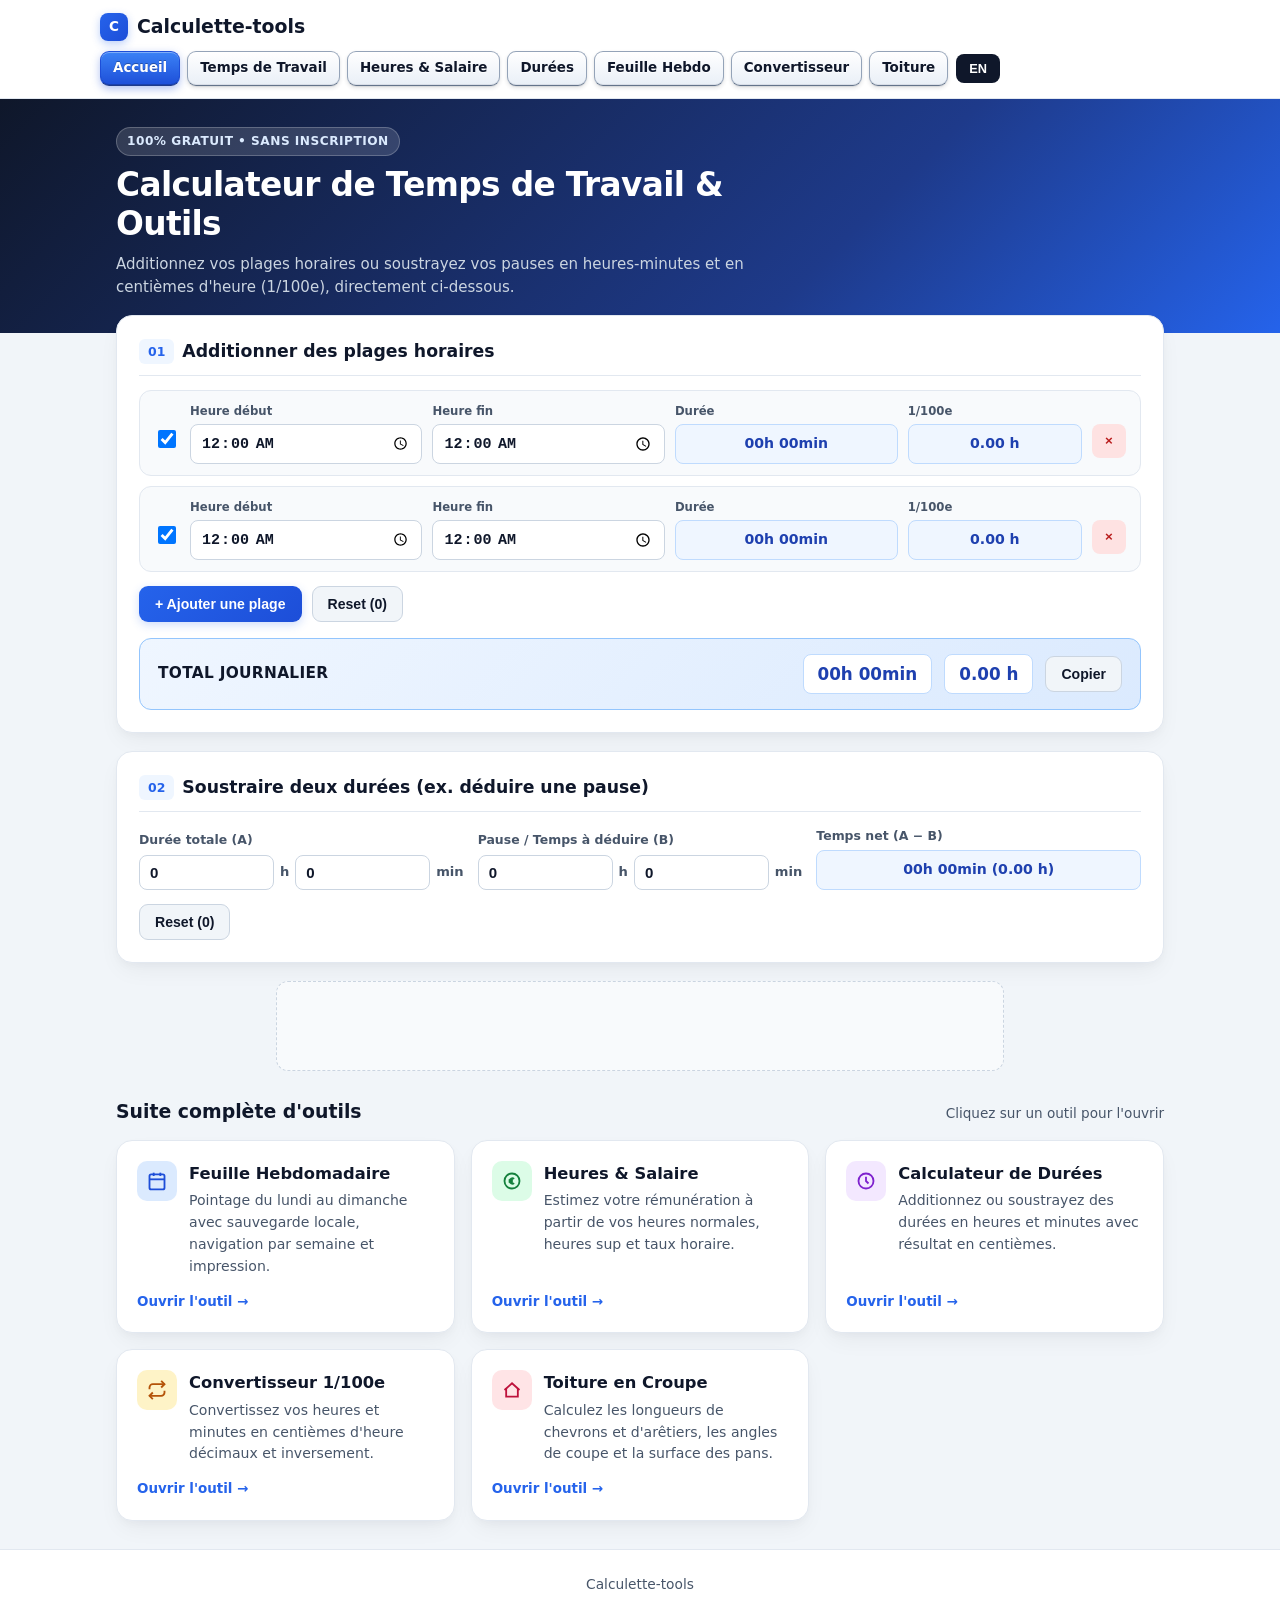
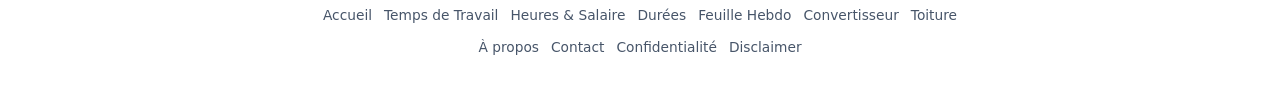
==== index.html @ fc30e329 "Update index.html" ====
<!DOCTYPE html>
<html lang="fr">
<head>
<meta charset="UTF-8">
<meta name="viewport" content="width=device-width, initial-scale=1.0">
<title>Calculette-tools | Calculateur de Temps de Travail, Feuille Hebdo &amp; Charpente</title>
<meta name="description" content="Calculez votre temps de travail en heures-minutes et centièmes (1/100e), tenez votre feuille hebdomadaire et accédez à nos calculateurs gratuits.">
<link rel="canonical" href="https://calculette-tools.github.io/">
<script type="application/ld+json">
{
  "@context": "https://schema.org",
  "@type": "WebApplication",
  "name": "Calculette-tools",
  "url": "https://calculette-tools.github.io/",
  "applicationCategory": "UtilityApplication",
  "operatingSystem": "Any",
  "inLanguage": ["fr", "en"],
  "offers": {
    "@type": "Offer",
    "price": "0",
    "priceCurrency": "EUR"
  }
}
</script>
  <style>
  :root {
    --bg: #f1f5f9;
    --surface: #ffffff;
    --ink: #0f172a;
    --muted: #475569;
    --border: #e2e8f0;
    --primary: #2563eb;
    --primary-dark: #1e40af;
    --primary-hover: #1d4ed8;
    --soft: #eff6ff;
    --warn-bg: #fffbeb;
    --warn-border: #fde68a;
    --warn-ink: #92400e;
    --radius: 16px;
    --shadow: 0 10px 25px -5px rgba(15, 23, 42, 0.06), 0 4px 10px -2px rgba(15, 23, 42, 0.03);
  }
  *, *::before, *::after { box-sizing: border-box; }
  html, body {
    margin: 0;
    padding: 0;
    width: 100%;
    max-width: 100%;
    overflow-x: hidden;
    font-family: system-ui, -apple-system, "Segoe UI", Roboto, sans-serif;
    background: var(--bg);
    color: var(--ink);
    line-height: 1.55;
  }
  .container {
    width: 100%;
    max-width: 1080px;
    margin: 0 auto;
    padding: 0 16px;
  }

  /* Header */
  .site-header {
    width: 100%;
    background: rgba(255, 255, 255, 0.94);
    backdrop-filter: blur(8px);
    border-bottom: 1px solid var(--border);
    position: sticky;
    top: 0;
    z-index: 20;
  }
  .nav-bar {
    display: flex;
    flex-direction: column;
    align-items: flex-start;
    gap: 10px;
    padding: 12px 0;
  }
  .brand {
    font-weight: 800;
    font-size: 1.18rem;
    color: var(--ink);
    text-decoration: none;
    display: inline-flex;
    align-items: center;
    gap: 9px;
    flex-shrink: 0;
  }
  .brand-badge {
    width: 28px;
    height: 28px;
    border-radius: 8px;
    background: linear-gradient(135deg, #2563eb, #1d4ed8);
    color: #fff;
    display: inline-flex;
    align-items: center;
    justify-content: center;
    font-size: 0.85rem;
    font-weight: 900;
    box-shadow: 0 3px 8px rgba(37, 99, 235, 0.3);
  }
  .nav-right {
    display: flex;
    align-items: center;
    justify-content: flex-start;
    flex-wrap: wrap;
    gap: 8px;
    width: 100%;
    min-width: 0;
    max-width: 100%;
  }
  .site-header .nav-menu {
    display: flex;
    flex-wrap: wrap;
    justify-content: flex-start;
    gap: 7px;
    min-width: 0;
  }
  .site-header .nav-menu a {
    display: inline-flex;
    align-items: center;
    justify-content: center;
    color: #0f172a;
    background: linear-gradient(180deg, #ffffff 0%, #e9eff7 100%);
    border: 1px solid #94a3b8;
    border-bottom-color: #64748b;
    text-decoration: none;
    font-size: 0.84rem;
    font-weight: 700;
    padding: 6px 12px;
    border-radius: 9px;
    white-space: nowrap;
    box-shadow:
      inset 0 1px 0 rgba(255, 255, 255, 0.95),
      inset 0 -1px 0 rgba(15, 23, 42, 0.08),
      0 2px 4px rgba(15, 23, 42, 0.12),
      0 1px 1px rgba(15, 23, 42, 0.08);
    text-shadow: 0 1px 0 rgba(255, 255, 255, 0.9);
    transition:
      background 0.15s ease,
      color 0.15s ease,
      border-color 0.15s ease,
      transform 0.1s ease,
      box-shadow 0.15s ease;
  }
  .site-header .nav-menu a:hover {
    color: #1d4ed8;
    background: linear-gradient(180deg, #ffffff 0%, #dbeafe 100%);
    border-color: #3b82f6;
    border-bottom-color: #1d4ed8;
    transform: translateY(-1px);
    box-shadow:
      inset 0 1px 0 rgba(255, 255, 255, 1),
      0 4px 10px rgba(37, 99, 235, 0.2),
      0 1px 2px rgba(15, 23, 42, 0.1);
  }
  .site-header .nav-menu a:active {
    transform: translateY(1px);
    box-shadow:
      inset 0 2px 4px rgba(15, 23, 42, 0.16),
      0 1px 1px rgba(255, 255, 255, 0.7);
  }
  .site-header .nav-menu a.active {
    color: #ffffff;
    background: linear-gradient(180deg, #3b82f6 0%, #1d4ed8 100%);
    border-color: #1d4ed8;
    border-bottom-color: #1e3a8a;
    text-shadow: 0 -1px 0 rgba(15, 23, 42, 0.35);
    box-shadow:
      inset 0 1px 0 rgba(255, 255, 255, 0.35),
      inset 0 -1px 0 rgba(15, 23, 42, 0.25),
      0 3px 8px rgba(29, 78, 216, 0.35);
  }
  .site-header .nav-menu a:focus-visible {
    outline: 2px solid #2563eb;
    outline-offset: 2px;
  }
  .lang-btn {
    background: var(--ink);
    color: #fff;
    border: none;
    padding: 7px 13px;
    border-radius: 8px;
    font-weight: 700;
    font-size: 0.8rem;
    cursor: pointer;
    flex-shrink: 0;
    transition: background 0.15s ease;
  }
  .lang-btn:hover { background: var(--primary); }
  @media (max-width: 600px) {
    .site-header .nav-menu a {
      font-size: 0.8rem;
      padding: 6px 10px;
    }
  }

  /* Hero Banner */
  .hero-banner {
    background: linear-gradient(135deg, #0f172a 0%, #1e3a8a 65%, #2563eb 100%);
    color: #fff;
    padding: 28px 0 34px;
    margin-bottom: -18px;
  }
  .hero-inner {
    display: flex;
    flex-wrap: wrap;
    align-items: center;
    justify-content: space-between;
    gap: 16px;
  }
  .hero-text { max-width: 680px; }
  .hero-pill {
    display: inline-block;
    background: rgba(255, 255, 255, 0.14);
    border: 1px solid rgba(255, 255, 255, 0.22);
    color: #dbeafe;
    font-size: 0.76rem;
    font-weight: 700;
    letter-spacing: 0.04em;
    text-transform: uppercase;
    padding: 4px 10px;
    border-radius: 999px;
    margin-bottom: 10px;
  }
  .hero-banner h1 {
    margin: 0 0 8px;
    font-size: clamp(1.45rem, 3.2vw, 2.05rem);
    letter-spacing: -0.02em;
    line-height: 1.2;
  }
  .hero-banner p {
    margin: 0;
    color: #cbd5e1;
    font-size: 0.94rem;
  }

  /* Cards */
  .card {
    background: var(--surface);
    border: 1px solid var(--border);
    border-radius: var(--radius);
    padding: 22px;
    box-shadow: var(--shadow);
    margin-bottom: 18px;
    width: 100%;
    min-width: 0;
  }
  .card-head {
    display: flex;
    flex-wrap: wrap;
    align-items: center;
    justify-content: space-between;
    gap: 10px;
    margin-bottom: 14px;
    padding-bottom: 10px;
    border-bottom: 1px solid var(--border);
  }
  .card-head h2 {
    margin: 0;
    font-size: 1.08rem;
    display: flex;
    align-items: center;
    gap: 8px;
  }
  .step-tag {
    background: var(--soft);
    color: var(--primary);
    font-size: 0.78rem;
    font-weight: 800;
    padding: 3px 9px;
    border-radius: 6px;
  }

  /* Time Slot Row (Cells) */
  .slot-row {
    display: grid;
    grid-template-columns: 28px minmax(0, 1.2fr) minmax(0, 1.2fr) minmax(0, 1.15fr) minmax(0, 0.9fr) 36px;
    gap: 10px;
    align-items: center;
    padding: 11px 12px;
    border: 1px solid var(--border);
    border-radius: 12px;
    margin-bottom: 10px;
    background: #f8fafc;
    transition: border-color 0.15s ease, background 0.15s ease;
  }
  .slot-row:hover {
    border-color: #cbd5e1;
    background: #ffffff;
  }
  .slot-row.disabled { opacity: 0.5; }
  .slot-check {
    width: 18px;
    height: 18px;
    cursor: pointer;
    justify-self: center;
    margin-top: 16px;
  }
  @media (max-width: 760px) {
    .slot-row {
      grid-template-columns: 32px repeat(2, minmax(0, 1fr)) 36px;
      gap: 8px;
    }
    .slot-check { margin-top: 0; }
    .del-btn { margin-top: 0; }
  }
  .slot-field label {
    display: block;
    font-size: 0.73rem;
    font-weight: 700;
    color: var(--muted);
    margin-bottom: 4px;
  }
  input[type="time"], input[type="number"] {
    width: 100%;
    min-width: 0;
    padding: 8px 10px;
    border: 1px solid #cbd5e1;
    border-radius: 8px;
    font-size: 0.94rem;
    font-weight: 600;
    background: #fff;
    color: var(--ink);
  }
  input:focus {
    outline: none;
    border-color: var(--primary);
    box-shadow: 0 0 0 3px rgba(37, 99, 235, 0.14);
  }
  .out-pill {
    padding: 8px 10px;
    background: var(--soft);
    border: 1px solid #bfdbfe;
    border-radius: 8px;
    font-weight: 800;
    font-size: 0.88rem;
    color: var(--primary-dark);
    text-align: center;
    white-space: nowrap;
  }
  .overnight-tag {
    display: inline-block;
    margin-left: 5px;
    padding: 1px 6px;
    border-radius: 999px;
    background: #dbeafe;
    color: #1e40af;
    font-size: 0.7rem;
    font-weight: 800;
    vertical-align: middle;
  }
  .del-btn {
    background: #fee2e2;
    color: #b91c1c;
    border: none;
    width: 34px;
    height: 34px;
    border-radius: 8px;
    font-weight: 700;
    cursor: pointer;
    margin-top: 16px;
    transition: background 0.15s ease;
  }
  .del-btn:hover:not(:disabled) { background: #fecaca; }
  .del-btn:disabled {
    opacity: 0.35;
    cursor: not-allowed;
  }

  /* Buttons & Total Bar */
  .toolbar {
    display: flex;
    flex-wrap: wrap;
    gap: 10px;
    margin: 14px 0 16px;
  }
  .btn {
    background: linear-gradient(135deg, #2563eb, #1d4ed8);
    color: #fff;
    border: none;
    padding: 9px 16px;
    border-radius: 9px;
    font-weight: 700;
    font-size: 0.88rem;
    cursor: pointer;
    box-shadow: 0 3px 10px rgba(37, 99, 235, 0.22);
    transition: transform 0.12s ease, box-shadow 0.12s ease;
  }
  .btn:hover {
    transform: translateY(-1px);
    box-shadow: 0 5px 14px rgba(37, 99, 235, 0.3);
  }
  .btn-sec {
    background: #f1f5f9;
    color: var(--ink);
    border: 1px solid #cbd5e1;
    padding: 9px 15px;
    border-radius: 9px;
    font-weight: 600;
    font-size: 0.88rem;
    cursor: pointer;
  }
  .btn-sec:hover { background: #e2e8f0; }

  .total-bar {
    display: flex;
    flex-wrap: wrap;
    align-items: center;
    justify-content: space-between;
    gap: 12px;
    padding: 15px 18px;
    background: linear-gradient(135deg, #eff6ff 0%, #dbeafe 100%);
    border: 1px solid #93c5fd;
    border-radius: 12px;
  }
  .total-label {
    font-size: 0.96rem;
    font-weight: 800;
    letter-spacing: 0.02em;
    color: var(--ink);
  }
  .total-vals {
    display: flex;
    flex-wrap: wrap;
    gap: 12px;
    align-items: center;
  }
  .total-badge {
    background: #fff;
    border: 1px solid #bfdbfe;
    padding: 6px 14px;
    border-radius: 8px;
    font-weight: 800;
    font-size: 1.05rem;
    color: var(--primary-dark);
  }
  .notice-box {
    margin-top: 10px;
    padding: 9px 12px;
    border-radius: 9px;
    background: var(--warn-bg);
    border: 1px solid var(--warn-border);
    color: var(--warn-ink);
    font-size: 0.85rem;
    font-weight: 600;
    display: none;
  }

  /* Subtract Grid */
  .sub-grid {
    display: grid;
    grid-template-columns: repeat(auto-fit, minmax(min(100%, 220px), 1fr));
    gap: 14px;
    align-items: end;
  }
  .hm-pair {
    display: flex;
    align-items: center;
    gap: 6px;
  }
  .hm-pair span {
    font-size: 0.82rem;
    font-weight: 700;
    color: var(--muted);
  }

  /* Dedicated Ad Space */
  .ad-slot {
    width: 100%;
    max-width: 728px;
    min-height: 90px;
    margin: 18px auto;
    padding: 10px;
    background: #f8fafc;
    border: 1px dashed #cbd5e1;
    border-radius: 12px;
    display: flex;
    align-items: center;
    justify-content: center;
    text-align: center;
  }

  /* Other Tools Grid */
  .sec-header {
    margin: 26px 0 14px;
    display: flex;
    align-items: baseline;
    justify-content: space-between;
    flex-wrap: wrap;
    gap: 8px;
  }
  .sec-header h2 {
    margin: 0;
    font-size: 1.18rem;
  }
  .sec-header span {
    font-size: 0.85rem;
    color: var(--muted);
  }
  .tools-grid {
    display: grid;
    grid-template-columns: repeat(auto-fit, minmax(min(100%, 295px), 1fr));
    gap: 16px;
    margin-bottom: 28px;
  }
  .tool-card {
    background: var(--surface);
    border: 1px solid var(--border);
    border-radius: var(--radius);
    padding: 20px;
    box-shadow: var(--shadow);
    display: flex;
    flex-direction: column;
    justify-content: space-between;
    gap: 14px;
    text-decoration: none;
    color: inherit;
    transition: transform 0.16s ease, border-color 0.16s ease, box-shadow 0.16s ease;
    min-width: 0;
  }
  .tool-card:hover {
    transform: translateY(-3px);
    border-color: #60a5fa;
    box-shadow: 0 14px 28px -8px rgba(37, 99, 235, 0.15);
  }
  .tool-top {
    display: flex;
    align-items: flex-start;
    gap: 12px;
  }
  .tool-ico {
    width: 40px;
    height: 40px;
    border-radius: 10px;
    display: inline-flex;
    align-items: center;
    justify-content: center;
    flex-shrink: 0;
    font-weight: 800;
  }
  .ico-blue { background: #dbeafe; color: #1d4ed8; }
  .ico-green { background: #dcfce7; color: #15803d; }
  .ico-amber { background: #fef3c7; color: #b45309; }
  .ico-purple { background: #f3e8ff; color: #7e22ce; }
  .ico-rose { background: #ffe4e6; color: #be123c; }

  .tool-card h3 {
    margin: 0 0 4px;
    font-size: 1.02rem;
    color: var(--ink);
  }
  .tool-card p {
    margin: 0;
    color: var(--muted);
    font-size: 0.88rem;
  }
  .tool-cta {
    font-size: 0.84rem;
    font-weight: 700;
    color: var(--primary);
    display: inline-flex;
    align-items: center;
    gap: 4px;
  }
  .tool-card:hover .tool-cta { text-decoration: underline; }

  /* Footer */
  .site-footer {
    width: 100%;
    border-top: 1px solid var(--border);
    background: var(--surface);
    padding: 24px 0 34px;
    text-align: center;
    font-size: 0.86rem;
    color: var(--muted);
    margin-top: 24px;
  }
  .footer-links {
    margin-top: 10px;
    display: flex;
    flex-wrap: wrap;
    justify-content: center;
    gap: 12px;
  }
  .footer-links a {
    color: var(--muted);
    text-decoration: none;
    font-weight: 500;
  }
  .footer-links a:hover { color: var(--primary); }
</style>
</head>
<body>

<header class="site-header">
  <div class="container nav-bar">
    <a href="index.html" class="brand"><span class="brand-badge">C</span>Calculette-tools</a>
    <div class="nav-right">
      <nav class="nav-menu">
        <a href="index.html" class="active" data-t="navHome">Accueil</a>
        <a href="working-time-calculator.html" data-t="navWt">Temps de Travail</a>
        <a href="working-hour-calculator.html" data-t="navWh">Heures &amp; Salaire</a>
        <a href="time-calculator.html" data-t="navTc">Durées</a>
        <a href="feuille-hebdo.html" data-t="navFh">Feuille Hebdo</a>
        <a href="convertisseur.html" data-t="navCv">Convertisseur</a>
        <a href="toiture-croupe.html" data-t="navTo">Toiture</a>
      </nav>
      <button type="button" id="langBtn" class="lang-btn" onclick="toggleLang()">EN</button>
    </div>
  </div>
</header>

<!-- Attractive Hero Banner -->
<section class="hero-banner">
  <div class="container hero-inner">
    <div class="hero-text">
      <span class="hero-pill" data-t="heroPill">100% Gratuit • Sans Inscription</span>
      <h1 data-t="pageTitle">Calculateur de Temps de Travail &amp; Outils</h1>
      <p data-t="pageSub">Additionnez vos plages horaires ou soustrayez vos pauses en heures-minutes et en centièmes d'heure (1/100e), directement ci-dessous.</p>
    </div>
  </div>
</section>

<main class="container">
  <!-- Main Cells: Time Slots (Initialised at 0) -->
  <div class="card">
    <div class="card-head">
      <h2><span class="step-tag">01</span> <span data-t="secAddTitle">Additionner des plages horaires</span></h2>
    </div>

    <div id="slotsContainer"></div>

    <div class="toolbar">
      <button type="button" class="btn" onclick="addSlot()" data-t="btnAddSlot">+ Ajouter une plage</button>
      <button type="button" class="btn-sec" onclick="resetSlots()" data-t="btnReset">Reset (0)</button>
    </div>

    <div class="total-bar">
      <span class="total-label" data-t="lblTotal">TOTAL JOURNALIER</span>
      <div class="total-vals">
        <span class="total-badge" id="totalHM">00h 00min</span>
        <span class="total-badge" id="totalDec">0.00 h</span>
        <button type="button" class="btn-sec" id="copyTotalBtn" onclick="copyDailyTotal()" data-t="btnCopy">Copier</button>
      </div>
    </div>
  </div>

  <!-- Second Cells: Subtract Durations (Initialised at 0) -->
  <div class="card">
    <div class="card-head">
      <h2><span class="step-tag">02</span> <span data-t="secSubTitle">Soustraire deux durées (ex. déduire une pause)</span></h2>
    </div>

    <div class="sub-grid">
      <div>
        <label style="display:block;font-size:0.78rem;font-weight:700;color:var(--muted);margin-bottom:5px;" data-t="lblDurA">Durée totale (A)</label>
        <div class="hm-pair">
          <input type="number" id="subAh" min="0" value="0" oninput="clampNonNeg(this); calcSub()">
          <span>h</span>
          <input type="number" id="subAm" min="0" max="59" value="0" oninput="clampMins(this); calcSub()">
          <span>min</span>
        </div>
      </div>

      <div>
        <label style="display:block;font-size:0.78rem;font-weight:700;color:var(--muted);margin-bottom:5px;" data-t="lblDurB">Pause / Temps à déduire (B)</label>
        <div class="hm-pair">
          <input type="number" id="subBh" min="0" value="0" oninput="clampNonNeg(this); calcSub()">
          <span>h</span>
          <input type="number" id="subBm" min="0" max="59" value="0" oninput="clampMins(this); calcSub()">
          <span>min</span>
        </div>
      </div>

      <div>
        <label style="display:block;font-size:0.78rem;font-weight:700;color:var(--muted);margin-bottom:5px;" data-t="lblNetResult">Temps net (A − B)</label>
        <div class="out-pill" id="subOut">00h 00min (0.00 h)</div>
      </div>
    </div>

    <div id="subNotice" class="notice-box" role="status"></div>

    <div class="toolbar" style="margin-bottom:0;">
      <button type="button" class="btn-sec" onclick="resetSub()" data-t="btnReset">Reset (0)</button>
    </div>
  </div>

  <!-- Ad Space -->
  <div class="ad-slot" id="adSlotMid" aria-label="Advertisement space"></div>

  <!-- Other Tools Cards -->
  <div class="sec-header">
    <h2 data-t="otherToolsTitle">Suite complète d'outils</h2>
    <span data-t="otherToolsSub">Cliquez sur un outil pour l'ouvrir</span>
  </div>

  <section class="tools-grid">
    <a href="feuille-hebdo.html" class="tool-card">
      <div class="tool-top">
        <div class="tool-ico ico-blue">
          <svg width="20" height="20" viewBox="0 0 24 24" fill="none" stroke="currentColor" stroke-width="2.2"><rect x="3" y="4" width="18" height="18" rx="2"/><line x1="16" y1="2" x2="16" y2="6"/><line x1="8" y1="2" x2="8" y2="6"/><line x1="3" y1="10" x2="21" y2="10"/></svg>
        </div>
        <div>
          <h3 data-t="t2Title">Feuille Hebdomadaire</h3>
          <p data-t="t2Desc">Pointage du lundi au dimanche avec sauvegarde locale, navigation par semaine et impression.</p>
        </div>
      </div>
      <span class="tool-cta" data-t="openTool">Ouvrir l'outil →</span>
    </a>

    <a href="working-hour-calculator.html" class="tool-card">
      <div class="tool-top">
        <div class="tool-ico ico-green">
          <svg width="20" height="20" viewBox="0 0 24 24" fill="none" stroke="currentColor" stroke-width="2.2"><circle cx="12" cy="12" r="9"/><path d="M14.5 9.5a3 3 0 0 0-5 2.5 3 3 0 0 0 5 2.5M8 11h5M8 13h5"/></svg>
        </div>
        <div>
          <h3 data-t="t3Title">Heures &amp; Salaire</h3>
          <p data-t="t3Desc">Estimez votre rémunération à partir de vos heures normales, heures sup et taux horaire.</p>
        </div>
      </div>
      <span class="tool-cta" data-t="openTool">Ouvrir l'outil →</span>
    </a>

    <a href="time-calculator.html" class="tool-card">
      <div class="tool-top">
        <div class="tool-ico ico-purple">
          <svg width="20" height="20" viewBox="0 0 24 24" fill="none" stroke="currentColor" stroke-width="2.2"><circle cx="12" cy="12" r="9"/><polyline points="12 7 12 12 15 15"/></svg>
        </div>
        <div>
          <h3 data-t="t4Title">Calculateur de Durées</h3>
          <p data-t="t4Desc">Additionnez ou soustrayez des durées en heures et minutes avec résultat en centièmes.</p>
        </div>
      </div>
      <span class="tool-cta" data-t="openTool">Ouvrir l'outil →</span>
    </a>

    <a href="convertisseur.html" class="tool-card">
      <div class="tool-top">
        <div class="tool-ico ico-amber">
          <svg width="20" height="20" viewBox="0 0 24 24" fill="none" stroke="currentColor" stroke-width="2.2"><polyline points="17 1 21 5 17 9"/><path d="M3 11V9a4 4 0 0 1 4-4h14"/><polyline points="7 23 3 19 7 15"/><path d="M21 13v2a4 4 0 0 1-4 4H3"/></svg>
        </div>
        <div>
          <h3 data-t="t5Title">Convertisseur 1/100e</h3>
          <p data-t="t5Desc">Convertissez vos heures et minutes en centièmes d'heure décimaux et inversement.</p>
        </div>
      </div>
      <span class="tool-cta" data-t="openTool">Ouvrir l'outil →</span>
    </a>

    <a href="toiture-croupe.html" class="tool-card">
      <div class="tool-top">
        <div class="tool-ico ico-rose">
          <svg width="20" height="20" viewBox="0 0 24 24" fill="none" stroke="currentColor" stroke-width="2.2"><path d="M3 12l9-8 9 8"/><path d="M5 10v10h14V10"/></svg>
        </div>
        <div>
          <h3 data-t="t6Title">Toiture en Croupe</h3>
          <p data-t="t6Desc">Calculez les longueurs de chevrons et d'arêtiers, les angles de coupe et la surface des pans.</p>
        </div>
      </div>
      <span class="tool-cta" data-t="openTool">Ouvrir l'outil →</span>
    </a>
  </section>
</main>

<footer class="site-footer">
  <div class="container">
    <div>Calculette-tools</div>
    <div class="footer-links">
      <a href="index.html" class="active" data-t="navHome">Accueil</a>
      <a href="working-time-calculator.html" data-t="navWt">Temps de Travail</a>
      <a href="working-hour-calculator.html" data-t="navWh">Heures &amp; Salaire</a>
      <a href="time-calculator.html" data-t="navTc">Durées</a>
      <a href="feuille-hebdo.html" data-t="navFh">Feuille Hebdo</a>
      <a href="convertisseur.html" data-t="navCv">Convertisseur</a>
      <a href="toiture-croupe.html" data-t="navTo">Toiture</a>
    </div>
    <div class="footer-links">
      <a href="about.html" data-t="navAbout">À propos</a>
      <a href="contact.html" data-t="navContact">Contact</a>
      <a href="privacy.html" data-t="navPrivacy">Confidentialité</a>
      <a href="terms.html" data-t="navDisclaimer">Disclaimer</a>
    </div>
  </div>
</footer>

<script>
  const LANG_KEY = "calculette_lang_v1";
  let lang = "fr";

  let slots = [
    { start: "00:00", end: "00:00", active: true },
    { start: "00:00", end: "00:00", active: true }
  ];

  const dict = {
    fr: {
      btn: "EN",
      navHome: "Accueil", navWt: "Temps de Travail", navWh: "Heures & Salaire",
      navTc: "Durées", navFh: "Feuille Hebdo", navCv: "Convertisseur", navTo: "Toiture",
      navAbout: "À propos", navContact: "Contact", navPrivacy: "Confidentialité", navDisclaimer: "Disclaimer",
      heroPill: "100% Gratuit • Sans Inscription",
      pageTitle: "Calculateur de Temps de Travail & Outils",
      pageSub: "Additionnez vos plages horaires ou soustrayez vos pauses en heures-minutes et en centièmes d'heure (1/100e), directement ci-dessous.",
      secAddTitle: "Additionner des plages horaires",
      lblStart: "Heure début", lblEnd: "Heure fin", lblDur: "Durée", lblDec: "1/100e",
      overnightBadge: "+1j",
      btnAddSlot: "+ Ajouter une plage", btnReset: "Reset (0)", lblTotal: "TOTAL JOURNALIER",
      btnCopy: "Copier", btnCopied: "Copié !",
      subExceedMsg: "La pause (B) dépasse la durée totale (A) : le temps net est ramené à 00h 00min.",
      secSubTitle: "Soustraire deux durées (ex. déduire une pause)",
      lblDurA: "Durée totale (A)", lblDurB: "Pause / Temps à déduire (B)", lblNetResult: "Temps net (A − B)",
      otherToolsTitle: "Suite complète d'outils",
      otherToolsSub: "Cliquez sur un outil pour l'ouvrir",
      t2Title: "Feuille Hebdomadaire",
      t2Desc: "Pointage du lundi au dimanche avec sauvegarde locale, navigation par semaine et impression.",
      t3Title: "Heures & Salaire",
      t3Desc: "Estimez votre rémunération à partir de vos heures normales, heures sup et taux horaire.",
      t4Title: "Calculateur de Durées",
      t4Desc: "Additionnez ou soustrayez des durées en heures et minutes avec résultat en centièmes.",
      t5Title: "Convertisseur 1/100e",
      t5Desc: "Convertissez vos heures et minutes en centièmes d'heure décimaux et inversement.",
      t6Title: "Toiture en Croupe",
      t6Desc: "Calculez les longueurs de chevrons et d'arêtiers, les angles de coupe et la surface des pans.",
      openTool: "Ouvrir l'outil →"
    },
    en: {
      btn: "FR",
      navHome: "Home", navWt: "Working Time", navWh: "Working Hours",
      navTc: "Time Calculator", navFh: "Weekly Timesheet", navCv: "Decimal Converter", navTo: "Hip Roof",
      navAbout: "About", navContact: "Contact", navPrivacy: "Privacy Policy", navDisclaimer: "Disclaimer",
      heroPill: "100% Free • No Sign-Up",
      pageTitle: "Working Time Calculator & Tools",
      pageSub: "Add daily time slots or subtract breaks in hours-minutes and hundredths of an hour (1/100e) right below.",
      secAddTitle: "Add Time Slots",
      lblStart: "Start time", lblEnd: "End time", lblDur: "Duration", lblDec: "1/100e",
      overnightBadge: "+1d",
      btnAddSlot: "+ Add time slot", btnReset: "Reset (0)", lblTotal: "DAILY TOTAL",
      btnCopy: "Copy", btnCopied: "Copied!",
      subExceedMsg: "Break (B) exceeds total duration (A): net time is clamped to 00h 00min.",
      secSubTitle: "Subtract Two Durations (e.g. deduct a break)",
      lblDurA: "Total duration (A)", lblDurB: "Break / Time to deduct (B)", lblNetResult: "Net time (A − B)",
      otherToolsTitle: "Complete Tool Suite",
      otherToolsSub: "Select a tool to launch",
      t2Title: "Weekly Timesheet",
      t2Desc: "Monday-to-Sunday timesheet with local save, week switching, and printable view.",
      t3Title: "Working Hours & Pay",
      t3Desc: "Estimate earnings from regular hours, overtime bonus percentage, and hourly pay rate.",
      t4Title: "Time Duration Calculator",
      t4Desc: "Add or subtract hours and minutes with simultaneous decimal hundredths output.",
      t5Title: "1/100e Converter",
      t5Desc: "Convert hours and minutes into decimal hundredths of an hour and back.",
      t6Title: "Hip Roof Framing",
      t6Desc: "Calculate common and hip rafter lengths, cut angles, roof pitch, and slope surface area.",
      openTool: "Open tool →"
    }
  };

  function clampNonNeg(el) {
    const val = parseFloat(el.value);
    if (!Number.isNaN(val) && val < 0) el.value = "0";
  }

  function clampMins(el) {
    const val = parseFloat(el.value);
    if (Number.isNaN(val)) return;
    if (val < 0) el.value = "0";
    else if (val > 59) el.value = "59";
  }

  function calcSlotInfo(s) {
    if (!s.start || !s.end) return { mins: 0, overnight: false };
    const [sh, sm] = s.start.split(":").map(Number);
    const [eh, em] = s.end.split(":").map(Number);
    if ([sh, sm, eh, em].some(Number.isNaN)) return { mins: 0, overnight: false };
    const startM = sh * 60 + sm;
    let endM = eh * 60 + em;
    const overnight = endM < startM;
    if (overnight) endM += 1440;
    return { mins: Math.max(0, endM - startM), overnight };
  }

  function fmtHM(mins) {
    const sign = mins < 0 ? "-" : "";
    const abs = Math.abs(Math.round(mins));
    const h = String(Math.floor(abs / 60)).padStart(2, "0");
    const m = String(abs % 60).padStart(2, "0");
    return `${sign}${h}h ${m}min`;
  }

  function renderSlots() {
    const d = dict[lang];
    const container = document.getElementById("slotsContainer");
    container.innerHTML = "";
    let totalMins = 0;

    slots.forEach((s, idx) => {
      const { mins, overnight } = calcSlotInfo(s);
      if (s.active) totalMins += mins;

      const badge = overnight ? `<span class="overnight-tag">${d.overnightBadge}</span>` : "";
      const row = document.createElement("div");
      row.className = "slot-row" + (s.active ? "" : " disabled");
      row.innerHTML = `
        <input type="checkbox" class="slot-check" ${s.active ? "checked" : ""} onchange="toggleSlot(${idx}, this.checked)" aria-label="Activer">
        <div class="slot-field">
          <label>${d.lblStart}</label>
          <input type="time" value="${s.start}" oninput="updateSlot(${idx}, 'start', this.value)">
        </div>
        <div class="slot-field">
          <label>${d.lblEnd}</label>
          <input type="time" value="${s.end}" oninput="updateSlot(${idx}, 'end', this.value)">
        </div>
        <div class="slot-field">
          <label>${d.lblDur}</label>
          <div class="out-pill">${fmtHM(mins)}${badge}</div>
        </div>
        <div class="slot-field">
          <label>${d.lblDec}</label>
          <div class="out-pill">${(mins / 60).toFixed(2)} h</div>
        </div>
        <button type="button" class="del-btn" ${slots.length <= 1 ? "disabled" : ""} onclick="removeSlot(${idx})" title="Supprimer">×</button>
      `;
      container.appendChild(row);
    });

    document.getElementById("totalHM").textContent = fmtHM(totalMins);
    document.getElementById("totalDec").textContent = `${(totalMins / 60).toFixed(2)} h`;
  }

  function updateSlot(idx, key, val) {
    slots[idx][key] = val;
    renderSlots();
  }

  function toggleSlot(idx, checked) {
    slots[idx].active = checked;
    renderSlots();
  }

  function addSlot() {
    slots.push({ start: "00:00", end: "00:00", active: true });
    renderSlots();
  }

  function removeSlot(idx) {
    if (slots.length > 1) {
      slots.splice(idx, 1);
      renderSlots();
    }
  }

  function resetSlots() {
    slots = [
      { start: "00:00", end: "00:00", active: true },
      { start: "00:00", end: "00:00", active: true }
    ];
    renderSlots();
  }

  function calcSub() {
    const d = dict[lang];
    const ah = Math.max(0, Math.floor(parseFloat(document.getElementById("subAh").value) || 0));
    const am = Math.min(59, Math.max(0, Math.floor(parseFloat(document.getElementById("subAm").value) || 0)));
    const bh = Math.max(0, Math.floor(parseFloat(document.getElementById("subBh").value) || 0));
    const bm = Math.min(59, Math.max(0, Math.floor(parseFloat(document.getElementById("subBm").value) || 0)));

    const rawDiff = (ah * 60 + am) - (bh * 60 + bm);
    const notice = document.getElementById("subNotice");

    if (rawDiff < 0) {
      notice.textContent = d.subExceedMsg;
      notice.style.display = "block";
      document.getElementById("subOut").textContent = "00h 00min (0.00 h)";
      return;
    }

    notice.style.display = "none";
    document.getElementById("subOut").textContent = `${fmtHM(rawDiff)} (${(rawDiff / 60).toFixed(2)} h)`;
  }

  function resetSub() {
    document.getElementById("subAh").value = "0";
    document.getElementById("subAm").value = "0";
    document.getElementById("subBh").value = "0";
    document.getElementById("subBm").value = "0";
    calcSub();
  }

  function copyDailyTotal() {
    const d = dict[lang];
    const text = `${document.getElementById("totalHM").textContent} (${document.getElementById("totalDec").textContent})`;
    const btn = document.getElementById("copyTotalBtn");
    const showCopied = () => {
      btn.textContent = d.btnCopied;
      setTimeout(() => { btn.textContent = d.btnCopy; }, 1600);
    };
    if (navigator.clipboard && navigator.clipboard.writeText) {
      navigator.clipboard.writeText(text).then(showCopied).catch(() => {});
    }
  }

  function applyLang() {
    document.documentElement.lang = lang;
    const d = dict[lang];
    document.getElementById("langBtn").textContent = d.btn;
    document.querySelectorAll("[data-t]").forEach(el => {
      const k = el.getAttribute("data-t");
      if (d[k]) el.textContent = d[k];
    });
    renderSlots();
    calcSub();
  }

  function toggleLang() {
    lang = lang === "fr" ? "en" : "fr";
    try { localStorage.setItem(LANG_KEY, lang); } catch (e) {}
    applyLang();
  }

  try {
    if (localStorage.getItem(LANG_KEY) === "en") lang = "en";
  } catch (e) {}

  applyLang();
</script>

</body>
</html>
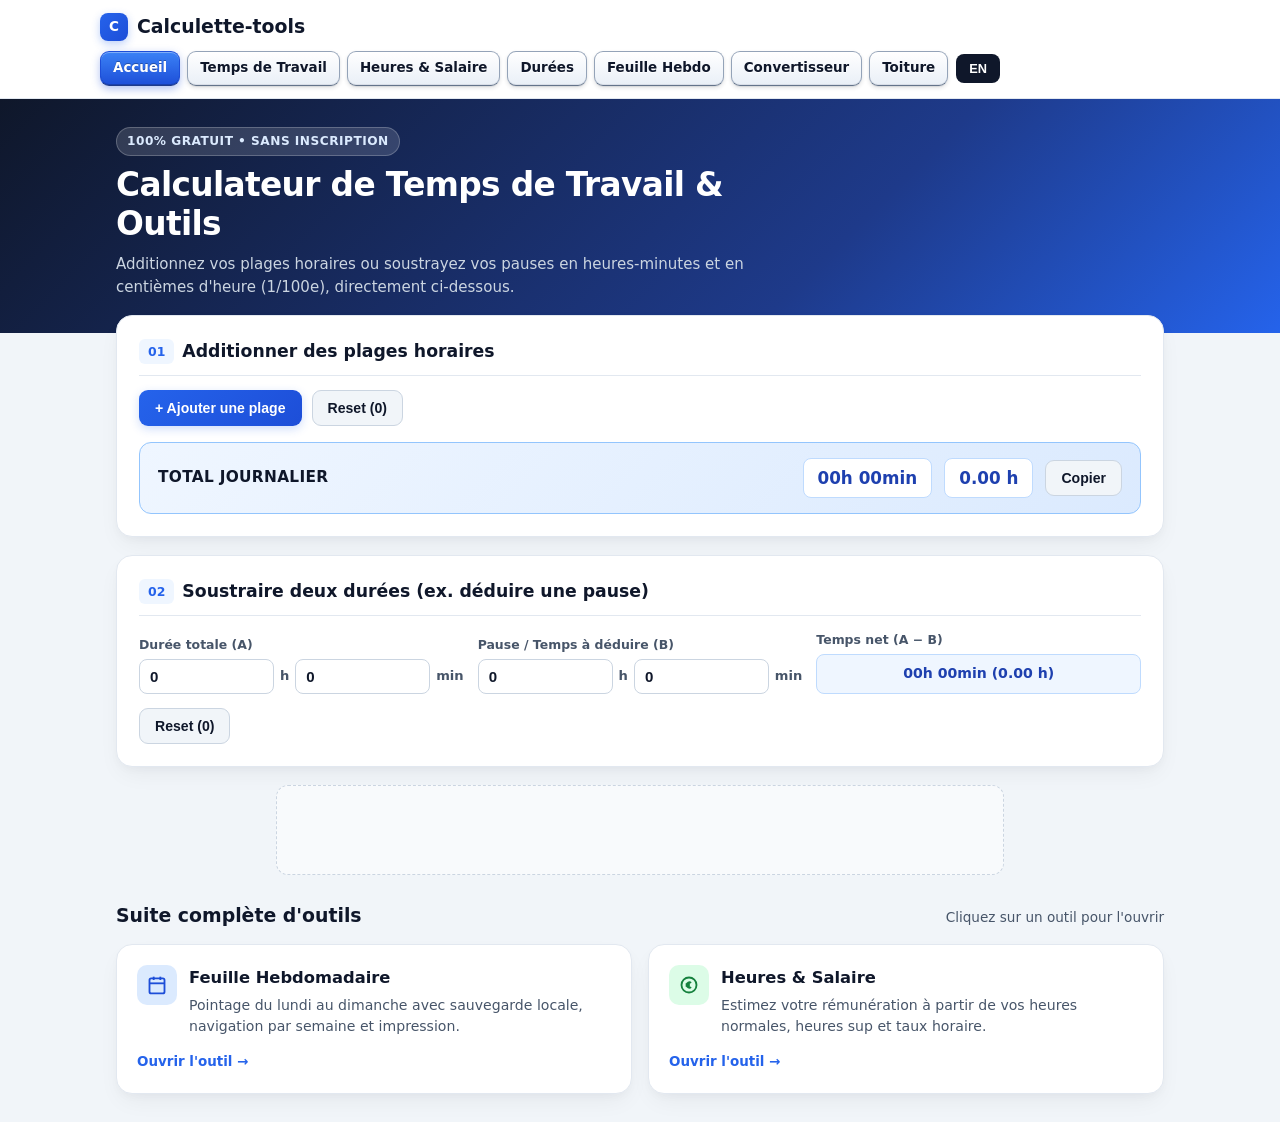
==== commit 75ef29bb: "Update index.html" ====
--- a/index.html
+++ b/index.html
@@ -721,308 +721,4 @@
       <span class="tool-cta" data-t="openTool">Ouvrir l'outil →</span>
     </a>
 
-    <a href="time-calculator.html" class="tool-card">
-      <div class="tool-top">
-        <div class="tool-ico ico-purple">
-          <svg width="20" height="20" viewBox="0 0 24 24" fill="none" stroke="currentColor" stroke-width="2.2"><circle cx="12" cy="12" r="9"/><polyline points="12 7 12 12 15 15"/></svg>
-        </div>
-        <div>
-          <h3 data-t="t4Title">Calculateur de Durées</h3>
-          <p data-t="t4Desc">Additionnez ou soustrayez des durées en heures et minutes avec résultat en centièmes.</p>
-        </div>
-      </div>
-      <span class="tool-cta" data-t="openTool">Ouvrir l'outil →</span>
-    </a>
-
-    <a href="convertisseur.html" class="tool-card">
-      <div class="tool-top">
-        <div class="tool-ico ico-amber">
-          <svg width="20" height="20" viewBox="0 0 24 24" fill="none" stroke="currentColor" stroke-width="2.2"><polyline points="17 1 21 5 17 9"/><path d="M3 11V9a4 4 0 0 1 4-4h14"/><polyline points="7 23 3 19 7 15"/><path d="M21 13v2a4 4 0 0 1-4 4H3"/></svg>
-        </div>
-        <div>
-          <h3 data-t="t5Title">Convertisseur 1/100e</h3>
-          <p data-t="t5Desc">Convertissez vos heures et minutes en centièmes d'heure décimaux et inversement.</p>
-        </div>
-      </div>
-      <span class="tool-cta" data-t="openTool">Ouvrir l'outil →</span>
-    </a>
-
-    <a href="toiture-croupe.html" class="tool-card">
-      <div class="tool-top">
-        <div class="tool-ico ico-rose">
-          <svg width="20" height="20" viewBox="0 0 24 24" fill="none" stroke="currentColor" stroke-width="2.2"><path d="M3 12l9-8 9 8"/><path d="M5 10v10h14V10"/></svg>
-        </div>
-        <div>
-          <h3 data-t="t6Title">Toiture en Croupe</h3>
-          <p data-t="t6Desc">Calculez les longueurs de chevrons et d'arêtiers, les angles de coupe et la surface des pans.</p>
-        </div>
-      </div>
-      <span class="tool-cta" data-t="openTool">Ouvrir l'outil →</span>
-    </a>
-  </section>
-</main>
-
-<footer class="site-footer">
-  <div class="container">
-    <div>Calculette-tools</div>
-    <div class="footer-links">
-      <a href="index.html" class="active" data-t="navHome">Accueil</a>
-      <a href="working-time-calculator.html" data-t="navWt">Temps de Travail</a>
-      <a href="working-hour-calculator.html" data-t="navWh">Heures &amp; Salaire</a>
-      <a href="time-calculator.html" data-t="navTc">Durées</a>
-      <a href="feuille-hebdo.html" data-t="navFh">Feuille Hebdo</a>
-      <a href="convertisseur.html" data-t="navCv">Convertisseur</a>
-      <a href="toiture-croupe.html" data-t="navTo">Toiture</a>
-    </div>
-    <div class="footer-links">
-      <a href="about.html" data-t="navAbout">À propos</a>
-      <a href="contact.html" data-t="navContact">Contact</a>
-      <a href="privacy.html" data-t="navPrivacy">Confidentialité</a>
-      <a href="terms.html" data-t="navDisclaimer">Disclaimer</a>
-    </div>
-  </div>
-</footer>
-
-<script>
-  const LANG_KEY = "calculette_lang_v1";
-  let lang = "fr";
-
-  let slots = [
-    { start: "00:00", end: "00:00", active: true },
-    { start: "00:00", end: "00:00", active: true }
-  ];
-
-  const dict = {
-    fr: {
-      btn: "EN",
-      navHome: "Accueil", navWt: "Temps de Travail", navWh: "Heures & Salaire",
-      navTc: "Durées", navFh: "Feuille Hebdo", navCv: "Convertisseur", navTo: "Toiture",
-      navAbout: "À propos", navContact: "Contact", navPrivacy: "Confidentialité", navDisclaimer: "Disclaimer",
-      heroPill: "100% Gratuit • Sans Inscription",
-      pageTitle: "Calculateur de Temps de Travail & Outils",
-      pageSub: "Additionnez vos plages horaires ou soustrayez vos pauses en heures-minutes et en centièmes d'heure (1/100e), directement ci-dessous.",
-      secAddTitle: "Additionner des plages horaires",
-      lblStart: "Heure début", lblEnd: "Heure fin", lblDur: "Durée", lblDec: "1/100e",
-      overnightBadge: "+1j",
-      btnAddSlot: "+ Ajouter une plage", btnReset: "Reset (0)", lblTotal: "TOTAL JOURNALIER",
-      btnCopy: "Copier", btnCopied: "Copié !",
-      subExceedMsg: "La pause (B) dépasse la durée totale (A) : le temps net est ramené à 00h 00min.",
-      secSubTitle: "Soustraire deux durées (ex. déduire une pause)",
-      lblDurA: "Durée totale (A)", lblDurB: "Pause / Temps à déduire (B)", lblNetResult: "Temps net (A − B)",
-      otherToolsTitle: "Suite complète d'outils",
-      otherToolsSub: "Cliquez sur un outil pour l'ouvrir",
-      t2Title: "Feuille Hebdomadaire",
-      t2Desc: "Pointage du lundi au dimanche avec sauvegarde locale, navigation par semaine et impression.",
-      t3Title: "Heures & Salaire",
-      t3Desc: "Estimez votre rémunération à partir de vos heures normales, heures sup et taux horaire.",
-      t4Title: "Calculateur de Durées",
-      t4Desc: "Additionnez ou soustrayez des durées en heures et minutes avec résultat en centièmes.",
-      t5Title: "Convertisseur 1/100e",
-      t5Desc: "Convertissez vos heures et minutes en centièmes d'heure décimaux et inversement.",
-      t6Title: "Toiture en Croupe",
-      t6Desc: "Calculez les longueurs de chevrons et d'arêtiers, les angles de coupe et la surface des pans.",
-      openTool: "Ouvrir l'outil →"
-    },
-    en: {
-      btn: "FR",
-      navHome: "Home", navWt: "Working Time", navWh: "Working Hours",
-      navTc: "Time Calculator", navFh: "Weekly Timesheet", navCv: "Decimal Converter", navTo: "Hip Roof",
-      navAbout: "About", navContact: "Contact", navPrivacy: "Privacy Policy", navDisclaimer: "Disclaimer",
-      heroPill: "100% Free • No Sign-Up",
-      pageTitle: "Working Time Calculator & Tools",
-      pageSub: "Add daily time slots or subtract breaks in hours-minutes and hundredths of an hour (1/100e) right below.",
-      secAddTitle: "Add Time Slots",
-      lblStart: "Start time", lblEnd: "End time", lblDur: "Duration", lblDec: "1/100e",
-      overnightBadge: "+1d",
-      btnAddSlot: "+ Add time slot", btnReset: "Reset (0)", lblTotal: "DAILY TOTAL",
-      btnCopy: "Copy", btnCopied: "Copied!",
-      subExceedMsg: "Break (B) exceeds total duration (A): net time is clamped to 00h 00min.",
-      secSubTitle: "Subtract Two Durations (e.g. deduct a break)",
-      lblDurA: "Total duration (A)", lblDurB: "Break / Time to deduct (B)", lblNetResult: "Net time (A − B)",
-      otherToolsTitle: "Complete Tool Suite",
-      otherToolsSub: "Select a tool to launch",
-      t2Title: "Weekly Timesheet",
-      t2Desc: "Monday-to-Sunday timesheet with local save, week switching, and printable view.",
-      t3Title: "Working Hours & Pay",
-      t3Desc: "Estimate earnings from regular hours, overtime bonus percentage, and hourly pay rate.",
-      t4Title: "Time Duration Calculator",
-      t4Desc: "Add or subtract hours and minutes with simultaneous decimal hundredths output.",
-      t5Title: "1/100e Converter",
-      t5Desc: "Convert hours and minutes into decimal hundredths of an hour and back.",
-      t6Title: "Hip Roof Framing",
-      t6Desc: "Calculate common and hip rafter lengths, cut angles, roof pitch, and slope surface area.",
-      openTool: "Open tool →"
-    }
-  };
-
-  function clampNonNeg(el) {
-    const val = parseFloat(el.value);
-    if (!Number.isNaN(val) && val < 0) el.value = "0";
-  }
-
-  function clampMins(el) {
-    const val = parseFloat(el.value);
-    if (Number.isNaN(val)) return;
-    if (val < 0) el.value = "0";
-    else if (val > 59) el.value = "59";
-  }
-
-  function calcSlotInfo(s) {
-    if (!s.start || !s.end) return { mins: 0, overnight: false };
-    const [sh, sm] = s.start.split(":").map(Number);
-    const [eh, em] = s.end.split(":").map(Number);
-    if ([sh, sm, eh, em].some(Number.isNaN)) return { mins: 0, overnight: false };
-    const startM = sh * 60 + sm;
-    let endM = eh * 60 + em;
-    const overnight = endM < startM;
-    if (overnight) endM += 1440;
-    return { mins: Math.max(0, endM - startM), overnight };
-  }
-
-  function fmtHM(mins) {
-    const sign = mins < 0 ? "-" : "";
-    const abs = Math.abs(Math.round(mins));
-    const h = String(Math.floor(abs / 60)).padStart(2, "0");
-    const m = String(abs % 60).padStart(2, "0");
-    return `${sign}${h}h ${m}min`;
-  }
-
-  function renderSlots() {
-    const d = dict[lang];
-    const container = document.getElementById("slotsContainer");
-    container.innerHTML = "";
-    let totalMins = 0;
-
-    slots.forEach((s, idx) => {
-      const { mins, overnight } = calcSlotInfo(s);
-      if (s.active) totalMins += mins;
-
-      const badge = overnight ? `<span class="overnight-tag">${d.overnightBadge}</span>` : "";
-      const row = document.createElement("div");
-      row.className = "slot-row" + (s.active ? "" : " disabled");
-      row.innerHTML = `
-        <input type="checkbox" class="slot-check" ${s.active ? "checked" : ""} onchange="toggleSlot(${idx}, this.checked)" aria-label="Activer">
-        <div class="slot-field">
-          <label>${d.lblStart}</label>
-          <input type="time" value="${s.start}" oninput="updateSlot(${idx}, 'start', this.value)">
-        </div>
-        <div class="slot-field">
-          <label>${d.lblEnd}</label>
-          <input type="time" value="${s.end}" oninput="updateSlot(${idx}, 'end', this.value)">
-        </div>
-        <div class="slot-field">
-          <label>${d.lblDur}</label>
-          <div class="out-pill">${fmtHM(mins)}${badge}</div>
-        </div>
-        <div class="slot-field">
-          <label>${d.lblDec}</label>
-          <div class="out-pill">${(mins / 60).toFixed(2)} h</div>
-        </div>
-        <button type="button" class="del-btn" ${slots.length <= 1 ? "disabled" : ""} onclick="removeSlot(${idx})" title="Supprimer">×</button>
-      `;
-      container.appendChild(row);
-    });
-
-    document.getElementById("totalHM").textContent = fmtHM(totalMins);
-    document.getElementById("totalDec").textContent = `${(totalMins / 60).toFixed(2)} h`;
-  }
-
-  function updateSlot(idx, key, val) {
-    slots[idx][key] = val;
-    renderSlots();
-  }
-
-  function toggleSlot(idx, checked) {
-    slots[idx].active = checked;
-    renderSlots();
-  }
-
-  function addSlot() {
-    slots.push({ start: "00:00", end: "00:00", active: true });
-    renderSlots();
-  }
-
-  function removeSlot(idx) {
-    if (slots.length > 1) {
-      slots.splice(idx, 1);
-      renderSlots();
-    }
-  }
-
-  function resetSlots() {
-    slots = [
-      { start: "00:00", end: "00:00", active: true },
-      { start: "00:00", end: "00:00", active: true }
-    ];
-    renderSlots();
-  }
-
-  function calcSub() {
-    const d = dict[lang];
-    const ah = Math.max(0, Math.floor(parseFloat(document.getElementById("subAh").value) || 0));
-    const am = Math.min(59, Math.max(0, Math.floor(parseFloat(document.getElementById("subAm").value) || 0)));
-    const bh = Math.max(0, Math.floor(parseFloat(document.getElementById("subBh").value) || 0));
-    const bm = Math.min(59, Math.max(0, Math.floor(parseFloat(document.getElementById("subBm").value) || 0)));
-
-    const rawDiff = (ah * 60 + am) - (bh * 60 + bm);
-    const notice = document.getElementById("subNotice");
-
-    if (rawDiff < 0) {
-      notice.textContent = d.subExceedMsg;
-      notice.style.display = "block";
-      document.getElementById("subOut").textContent = "00h 00min (0.00 h)";
-      return;
-    }
-
-    notice.style.display = "none";
-    document.getElementById("subOut").textContent = `${fmtHM(rawDiff)} (${(rawDiff / 60).toFixed(2)} h)`;
-  }
-
-  function resetSub() {
-    document.getElementById("subAh").value = "0";
-    document.getElementById("subAm").value = "0";
-    document.getElementById("subBh").value = "0";
-    document.getElementById("subBm").value = "0";
-    calcSub();
-  }
-
-  function copyDailyTotal() {
-    const d = dict[lang];
-    const text = `${document.getElementById("totalHM").textContent} (${document.getElementById("totalDec").textContent})`;
-    const btn = document.getElementById("copyTotalBtn");
-    const showCopied = () => {
-      btn.textContent = d.btnCopied;
-      setTimeout(() => { btn.textContent = d.btnCopy; }, 1600);
-    };
-    if (navigator.clipboard && navigator.clipboard.writeText) {
-      navigator.clipboard.writeText(text).then(showCopied).catch(() => {});
-    }
-  }
-
-  function applyLang() {
-    document.documentElement.lang = lang;
-    const d = dict[lang];
-    document.getElementById("langBtn").textContent = d.btn;
-    document.querySelectorAll("[data-t]").forEach(el => {
-      const k = el.getAttribute("data-t");
-      if (d[k]) el.textContent = d[k];
-    });
-    renderSlots();
-    calcSub();
-  }
-
-  function toggleLang() {
-    lang = lang === "fr" ? "en" : "fr";
-    try { localStorage.setItem(LANG_KEY, lang); } catch (e) {}
-    applyLang();
-  }
-
-  try {
-    if (localStorage.getItem(LANG_KEY) === "en") lang = "en";
-  } catch (e) {}
-
-  applyLang();
-</script>
-
-</body>
-</html>
+    <a href="time-calculator.html" class="tool-
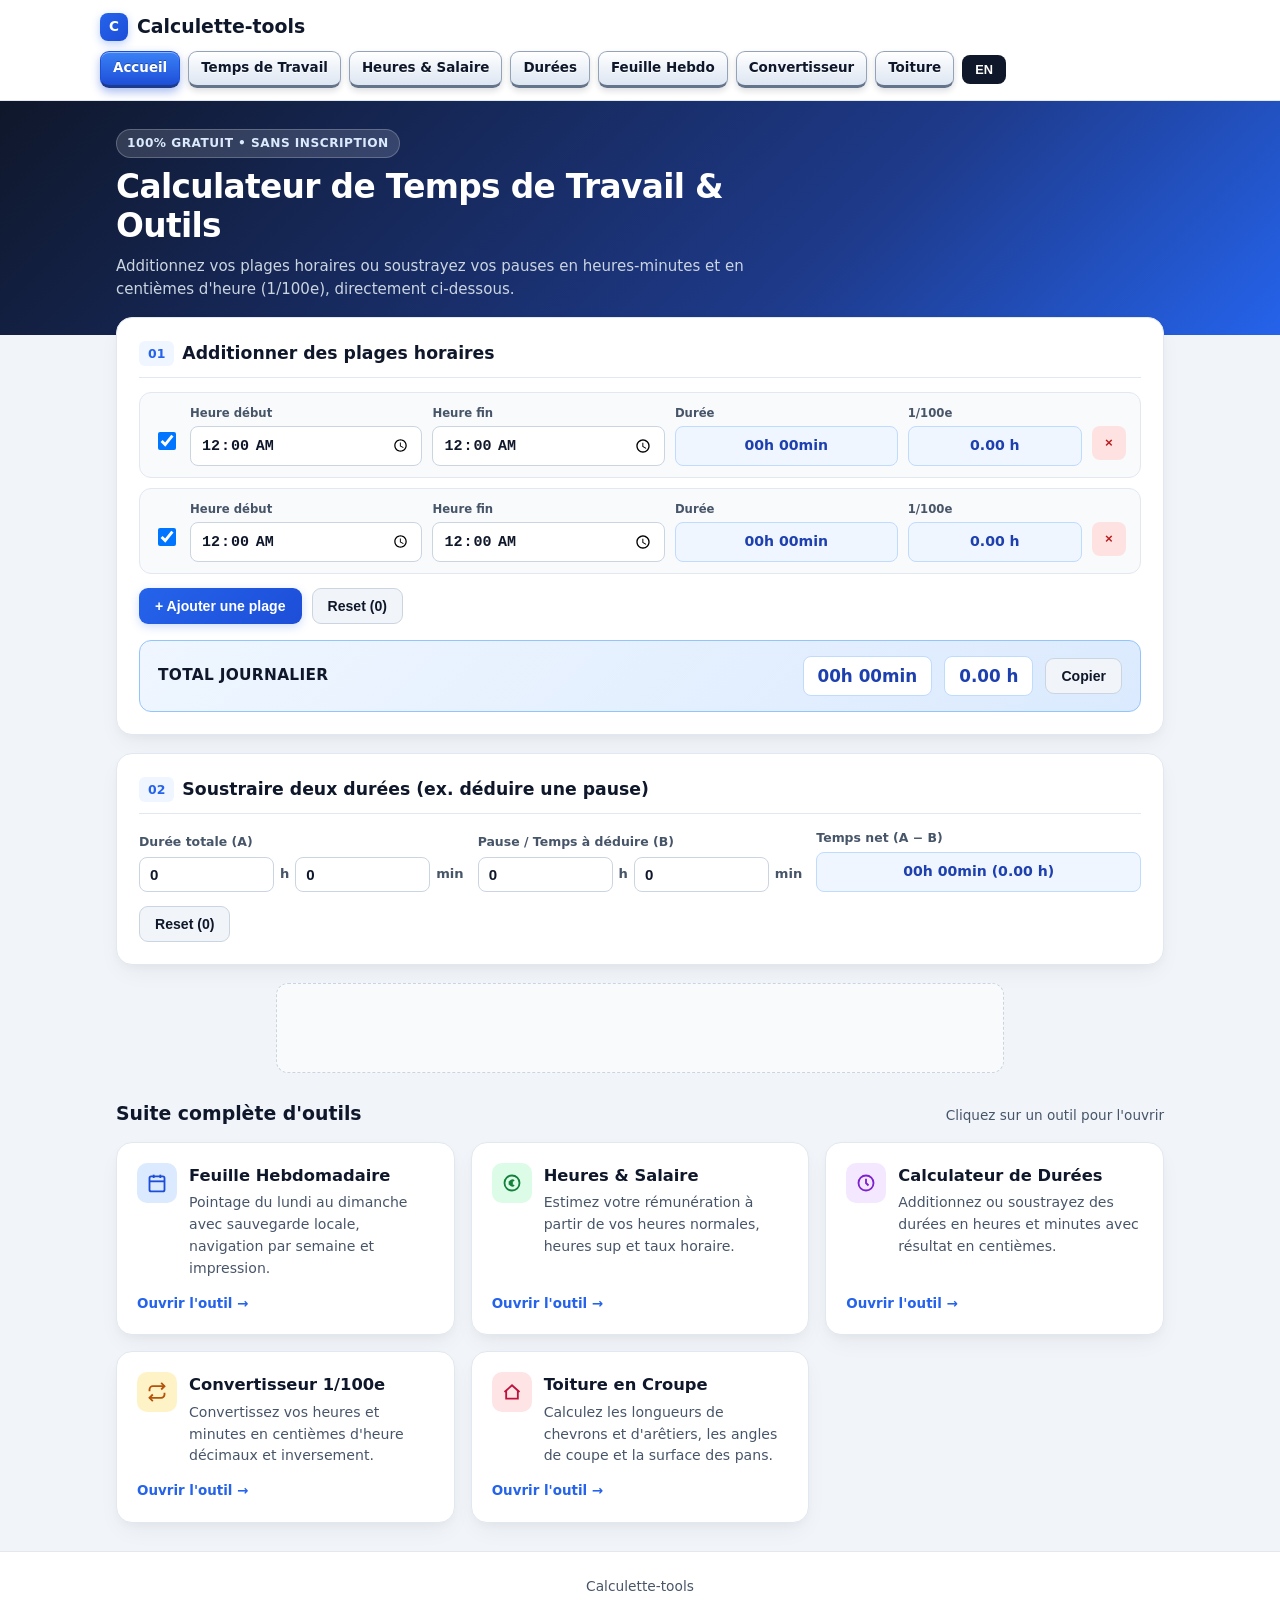
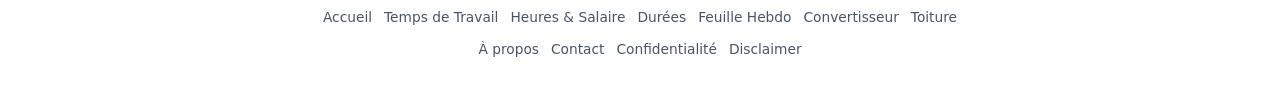
==== commit 72218717: "Update index.html" ====
--- a/index.html
+++ b/index.html
@@ -61,7 +61,7 @@
   /* Header */
   .site-header {
     width: 100%;
-    background: rgba(255, 255, 255, 0.94);
+    background: rgba(255, 255, 255, 0.96);
     backdrop-filter: blur(8px);
     border-bottom: 1px solid var(--border);
     position: sticky;
@@ -70,8 +70,9 @@
   }
   .nav-bar {
     display: flex;
-    flex-direction: column;
-    align-items: flex-start;
+    align-items: center;
+    justify-content: space-between;
+    flex-wrap: wrap;
     gap: 10px;
     padding: 12px 0;
   }
@@ -101,18 +102,15 @@
   .nav-right {
     display: flex;
     align-items: center;
-    justify-content: flex-start;
     flex-wrap: wrap;
     gap: 8px;
-    width: 100%;
     min-width: 0;
     max-width: 100%;
   }
   .site-header .nav-menu {
     display: flex;
     flex-wrap: wrap;
-    justify-content: flex-start;
-    gap: 7px;
+    gap: 8px;
     min-width: 0;
   }
   .site-header .nav-menu a {
@@ -120,9 +118,9 @@
     align-items: center;
     justify-content: center;
     color: #0f172a;
-    background: linear-gradient(180deg, #ffffff 0%, #e9eff7 100%);
+    background: linear-gradient(180deg, #ffffff 0%, #dde6f2 100%);
     border: 1px solid #94a3b8;
-    border-bottom-color: #64748b;
+    border-bottom: 3px solid #64748b;
     text-decoration: none;
     font-size: 0.84rem;
     font-weight: 700;
@@ -131,9 +129,7 @@
     white-space: nowrap;
     box-shadow:
       inset 0 1px 0 rgba(255, 255, 255, 0.95),
-      inset 0 -1px 0 rgba(15, 23, 42, 0.08),
-      0 2px 4px rgba(15, 23, 42, 0.12),
-      0 1px 1px rgba(15, 23, 42, 0.08);
+      0 3px 6px rgba(15, 23, 42, 0.14);
     text-shadow: 0 1px 0 rgba(255, 255, 255, 0.9);
     transition:
       background 0.15s ease,
@@ -144,31 +140,30 @@
   }
   .site-header .nav-menu a:hover {
     color: #1d4ed8;
-    background: linear-gradient(180deg, #ffffff 0%, #dbeafe 100%);
+    background: linear-gradient(180deg, #ffffff 0%, #bfdbfe 100%);
     border-color: #3b82f6;
     border-bottom-color: #1d4ed8;
     transform: translateY(-1px);
     box-shadow:
       inset 0 1px 0 rgba(255, 255, 255, 1),
-      0 4px 10px rgba(37, 99, 235, 0.2),
-      0 1px 2px rgba(15, 23, 42, 0.1);
+      0 5px 12px rgba(37, 99, 235, 0.24);
   }
   .site-header .nav-menu a:active {
     transform: translateY(1px);
+    border-bottom-width: 1px;
     box-shadow:
-      inset 0 2px 4px rgba(15, 23, 42, 0.16),
-      0 1px 1px rgba(255, 255, 255, 0.7);
+      inset 0 2px 5px rgba(15, 23, 42, 0.2),
+      0 1px 2px rgba(15, 23, 42, 0.1);
   }
   .site-header .nav-menu a.active {
     color: #ffffff;
     background: linear-gradient(180deg, #3b82f6 0%, #1d4ed8 100%);
     border-color: #1d4ed8;
-    border-bottom-color: #1e3a8a;
-    text-shadow: 0 -1px 0 rgba(15, 23, 42, 0.35);
+    border-bottom: 3px solid #1e3a8a;
+    text-shadow: 0 -1px 0 rgba(15, 23, 42, 0.4);
     box-shadow:
-      inset 0 1px 0 rgba(255, 255, 255, 0.35),
-      inset 0 -1px 0 rgba(15, 23, 42, 0.25),
-      0 3px 8px rgba(29, 78, 216, 0.35);
+      inset 0 1px 0 rgba(255, 255, 255, 0.4),
+      0 4px 10px rgba(29, 78, 216, 0.38);
   }
   .site-header .nav-menu a:focus-visible {
     outline: 2px solid #2563eb;
@@ -721,4 +716,308 @@
       <span class="tool-cta" data-t="openTool">Ouvrir l'outil →</span>
     </a>
 
-    <a href="time-calculator.html" class="tool-
+    <a href="time-calculator.html" class="tool-card">
+      <div class="tool-top">
+        <div class="tool-ico ico-purple">
+          <svg width="20" height="20" viewBox="0 0 24 24" fill="none" stroke="currentColor" stroke-width="2.2"><circle cx="12" cy="12" r="9"/><polyline points="12 7 12 12 15 15"/></svg>
+        </div>
+        <div>
+          <h3 data-t="t4Title">Calculateur de Durées</h3>
+          <p data-t="t4Desc">Additionnez ou soustrayez des durées en heures et minutes avec résultat en centièmes.</p>
+        </div>
+      </div>
+      <span class="tool-cta" data-t="openTool">Ouvrir l'outil →</span>
+    </a>
+
+    <a href="convertisseur.html" class="tool-card">
+      <div class="tool-top">
+        <div class="tool-ico ico-amber">
+          <svg width="20" height="20" viewBox="0 0 24 24" fill="none" stroke="currentColor" stroke-width="2.2"><polyline points="17 1 21 5 17 9"/><path d="M3 11V9a4 4 0 0 1 4-4h14"/><polyline points="7 23 3 19 7 15"/><path d="M21 13v2a4 4 0 0 1-4 4H3"/></svg>
+        </div>
+        <div>
+          <h3 data-t="t5Title">Convertisseur 1/100e</h3>
+          <p data-t="t5Desc">Convertissez vos heures et minutes en centièmes d'heure décimaux et inversement.</p>
+        </div>
+      </div>
+      <span class="tool-cta" data-t="openTool">Ouvrir l'outil →</span>
+    </a>
+
+    <a href="toiture-croupe.html" class="tool-card">
+      <div class="tool-top">
+        <div class="tool-ico ico-rose">
+          <svg width="20" height="20" viewBox="0 0 24 24" fill="none" stroke="currentColor" stroke-width="2.2"><path d="M3 12l9-8 9 8"/><path d="M5 10v10h14V10"/></svg>
+        </div>
+        <div>
+          <h3 data-t="t6Title">Toiture en Croupe</h3>
+          <p data-t="t6Desc">Calculez les longueurs de chevrons et d'arêtiers, les angles de coupe et la surface des pans.</p>
+        </div>
+      </div>
+      <span class="tool-cta" data-t="openTool">Ouvrir l'outil →</span>
+    </a>
+  </section>
+</main>
+
+<footer class="site-footer">
+  <div class="container">
+    <div>Calculette-tools</div>
+    <div class="footer-links">
+      <a href="index.html" class="active" data-t="navHome">Accueil</a>
+      <a href="working-time-calculator.html" data-t="navWt">Temps de Travail</a>
+      <a href="working-hour-calculator.html" data-t="navWh">Heures &amp; Salaire</a>
+      <a href="time-calculator.html" data-t="navTc">Durées</a>
+      <a href="feuille-hebdo.html" data-t="navFh">Feuille Hebdo</a>
+      <a href="convertisseur.html" data-t="navCv">Convertisseur</a>
+      <a href="toiture-croupe.html" data-t="navTo">Toiture</a>
+    </div>
+    <div class="footer-links">
+      <a href="about.html" data-t="navAbout">À propos</a>
+      <a href="contact.html" data-t="navContact">Contact</a>
+      <a href="privacy.html" data-t="navPrivacy">Confidentialité</a>
+      <a href="terms.html" data-t="navDisclaimer">Disclaimer</a>
+    </div>
+  </div>
+</footer>
+
+<script>
+  const LANG_KEY = "calculette_lang_v1";
+  let lang = "fr";
+
+  let slots = [
+    { start: "00:00", end: "00:00", active: true },
+    { start: "00:00", end: "00:00", active: true }
+  ];
+
+  const dict = {
+    fr: {
+      btn: "EN",
+      navHome: "Accueil", navWt: "Temps de Travail", navWh: "Heures & Salaire",
+      navTc: "Durées", navFh: "Feuille Hebdo", navCv: "Convertisseur", navTo: "Toiture",
+      navAbout: "À propos", navContact: "Contact", navPrivacy: "Confidentialité", navDisclaimer: "Disclaimer",
+      heroPill: "100% Gratuit • Sans Inscription",
+      pageTitle: "Calculateur de Temps de Travail & Outils",
+      pageSub: "Additionnez vos plages horaires ou soustrayez vos pauses en heures-minutes et en centièmes d'heure (1/100e), directement ci-dessous.",
+      secAddTitle: "Additionner des plages horaires",
+      lblStart: "Heure début", lblEnd: "Heure fin", lblDur: "Durée", lblDec: "1/100e",
+      overnightBadge: "+1j",
+      btnAddSlot: "+ Ajouter une plage", btnReset: "Reset (0)", lblTotal: "TOTAL JOURNALIER",
+      btnCopy: "Copier", btnCopied: "Copié !",
+      subExceedMsg: "La pause (B) dépasse la durée totale (A) : le temps net est ramené à 00h 00min.",
+      secSubTitle: "Soustraire deux durées (ex. déduire une pause)",
+      lblDurA: "Durée totale (A)", lblDurB: "Pause / Temps à déduire (B)", lblNetResult: "Temps net (A − B)",
+      otherToolsTitle: "Suite complète d'outils",
+      otherToolsSub: "Cliquez sur un outil pour l'ouvrir",
+      t2Title: "Feuille Hebdomadaire",
+      t2Desc: "Pointage du lundi au dimanche avec sauvegarde locale, navigation par semaine et impression.",
+      t3Title: "Heures & Salaire",
+      t3Desc: "Estimez votre rémunération à partir de vos heures normales, heures sup et taux horaire.",
+      t4Title: "Calculateur de Durées",
+      t4Desc: "Additionnez ou soustrayez des durées en heures et minutes avec résultat en centièmes.",
+      t5Title: "Convertisseur 1/100e",
+      t5Desc: "Convertissez vos heures et minutes en centièmes d'heure décimaux et inversement.",
+      t6Title: "Toiture en Croupe",
+      t6Desc: "Calculez les longueurs de chevrons et d'arêtiers, les angles de coupe et la surface des pans.",
+      openTool: "Ouvrir l'outil →"
+    },
+    en: {
+      btn: "FR",
+      navHome: "Home", navWt: "Working Time", navWh: "Working Hours",
+      navTc: "Time Calculator", navFh: "Weekly Timesheet", navCv: "Decimal Converter", navTo: "Hip Roof",
+      navAbout: "About", navContact: "Contact", navPrivacy: "Privacy Policy", navDisclaimer: "Disclaimer",
+      heroPill: "100% Free • No Sign-Up",
+      pageTitle: "Working Time Calculator & Tools",
+      pageSub: "Add daily time slots or subtract breaks in hours-minutes and hundredths of an hour (1/100e) right below.",
+      secAddTitle: "Add Time Slots",
+      lblStart: "Start time", lblEnd: "End time", lblDur: "Duration", lblDec: "1/100e",
+      overnightBadge: "+1d",
+      btnAddSlot: "+ Add time slot", btnReset: "Reset (0)", lblTotal: "DAILY TOTAL",
+      btnCopy: "Copy", btnCopied: "Copied!",
+      subExceedMsg: "Break (B) exceeds total duration (A): net time is clamped to 00h 00min.",
+      secSubTitle: "Subtract Two Durations (e.g. deduct a break)",
+      lblDurA: "Total duration (A)", lblDurB: "Break / Time to deduct (B)", lblNetResult: "Net time (A − B)",
+      otherToolsTitle: "Complete Tool Suite",
+      otherToolsSub: "Select a tool to launch",
+      t2Title: "Weekly Timesheet",
+      t2Desc: "Monday-to-Sunday timesheet with local save, week switching, and printable view.",
+      t3Title: "Working Hours & Pay",
+      t3Desc: "Estimate earnings from regular hours, overtime bonus percentage, and hourly pay rate.",
+      t4Title: "Time Duration Calculator",
+      t4Desc: "Add or subtract hours and minutes with simultaneous decimal hundredths output.",
+      t5Title: "1/100e Converter",
+      t5Desc: "Convert hours and minutes into decimal hundredths of an hour and back.",
+      t6Title: "Hip Roof Framing",
+      t6Desc: "Calculate common and hip rafter lengths, cut angles, roof pitch, and slope surface area.",
+      openTool: "Open tool →"
+    }
+  };
+
+  function clampNonNeg(el) {
+    const val = parseFloat(el.value);
+    if (!Number.isNaN(val) && val < 0) el.value = "0";
+  }
+
+  function clampMins(el) {
+    const val = parseFloat(el.value);
+    if (Number.isNaN(val)) return;
+    if (val < 0) el.value = "0";
+    else if (val > 59) el.value = "59";
+  }
+
+  function calcSlotInfo(s) {
+    if (!s.start || !s.end) return { mins: 0, overnight: false };
+    const [sh, sm] = s.start.split(":").map(Number);
+    const [eh, em] = s.end.split(":").map(Number);
+    if ([sh, sm, eh, em].some(Number.isNaN)) return { mins: 0, overnight: false };
+    const startM = sh * 60 + sm;
+    let endM = eh * 60 + em;
+    const overnight = endM < startM;
+    if (overnight) endM += 1440;
+    return { mins: Math.max(0, endM - startM), overnight };
+  }
+
+  function fmtHM(mins) {
+    const sign = mins < 0 ? "-" : "";
+    const abs = Math.abs(Math.round(mins));
+    const h = String(Math.floor(abs / 60)).padStart(2, "0");
+    const m = String(abs % 60).padStart(2, "0");
+    return `${sign}${h}h ${m}min`;
+  }
+
+  function renderSlots() {
+    const d = dict[lang];
+    const container = document.getElementById("slotsContainer");
+    container.innerHTML = "";
+    let totalMins = 0;
+
+    slots.forEach((s, idx) => {
+      const { mins, overnight } = calcSlotInfo(s);
+      if (s.active) totalMins += mins;
+
+      const badge = overnight ? `<span class="overnight-tag">${d.overnightBadge}</span>` : "";
+      const row = document.createElement("div");
+      row.className = "slot-row" + (s.active ? "" : " disabled");
+      row.innerHTML = `
+        <input type="checkbox" class="slot-check" ${s.active ? "checked" : ""} onchange="toggleSlot(${idx}, this.checked)" aria-label="Activer">
+        <div class="slot-field">
+          <label>${d.lblStart}</label>
+          <input type="time" value="${s.start}" oninput="updateSlot(${idx}, 'start', this.value)">
+        </div>
+        <div class="slot-field">
+          <label>${d.lblEnd}</label>
+          <input type="time" value="${s.end}" oninput="updateSlot(${idx}, 'end', this.value)">
+        </div>
+        <div class="slot-field">
+          <label>${d.lblDur}</label>
+          <div class="out-pill">${fmtHM(mins)}${badge}</div>
+        </div>
+        <div class="slot-field">
+          <label>${d.lblDec}</label>
+          <div class="out-pill">${(mins / 60).toFixed(2)} h</div>
+        </div>
+        <button type="button" class="del-btn" ${slots.length <= 1 ? "disabled" : ""} onclick="removeSlot(${idx})" title="Supprimer">×</button>
+      `;
+      container.appendChild(row);
+    });
+
+    document.getElementById("totalHM").textContent = fmtHM(totalMins);
+    document.getElementById("totalDec").textContent = `${(totalMins / 60).toFixed(2)} h`;
+  }
+
+  function updateSlot(idx, key, val) {
+    slots[idx][key] = val;
+    renderSlots();
+  }
+
+  function toggleSlot(idx, checked) {
+    slots[idx].active = checked;
+    renderSlots();
+  }
+
+  function addSlot() {
+    slots.push({ start: "00:00", end: "00:00", active: true });
+    renderSlots();
+  }
+
+  function removeSlot(idx) {
+    if (slots.length > 1) {
+      slots.splice(idx, 1);
+      renderSlots();
+    }
+  }
+
+  function resetSlots() {
+    slots = [
+      { start: "00:00", end: "00:00", active: true },
+      { start: "00:00", end: "00:00", active: true }
+    ];
+    renderSlots();
+  }
+
+  function calcSub() {
+    const d = dict[lang];
+    const ah = Math.max(0, Math.floor(parseFloat(document.getElementById("subAh").value) || 0));
+    const am = Math.min(59, Math.max(0, Math.floor(parseFloat(document.getElementById("subAm").value) || 0)));
+    const bh = Math.max(0, Math.floor(parseFloat(document.getElementById("subBh").value) || 0));
+    const bm = Math.min(59, Math.max(0, Math.floor(parseFloat(document.getElementById("subBm").value) || 0)));
+
+    const rawDiff = (ah * 60 + am) - (bh * 60 + bm);
+    const notice = document.getElementById("subNotice");
+
+    if (rawDiff < 0) {
+      notice.textContent = d.subExceedMsg;
+      notice.style.display = "block";
+      document.getElementById("subOut").textContent = "00h 00min (0.00 h)";
+      return;
+    }
+
+    notice.style.display = "none";
+    document.getElementById("subOut").textContent = `${fmtHM(rawDiff)} (${(rawDiff / 60).toFixed(2)} h)`;
+  }
+
+  function resetSub() {
+    document.getElementById("subAh").value = "0";
+    document.getElementById("subAm").value = "0";
+    document.getElementById("subBh").value = "0";
+    document.getElementById("subBm").value = "0";
+    calcSub();
+  }
+
+  function copyDailyTotal() {
+    const d = dict[lang];
+    const text = `${document.getElementById("totalHM").textContent} (${document.getElementById("totalDec").textContent})`;
+    const btn = document.getElementById("copyTotalBtn");
+    const showCopied = () => {
+      btn.textContent = d.btnCopied;
+      setTimeout(() => { btn.textContent = d.btnCopy; }, 1600);
+    };
+    if (navigator.clipboard && navigator.clipboard.writeText) {
+      navigator.clipboard.writeText(text).then(showCopied).catch(() => {});
+    }
+  }
+
+  function applyLang() {
+    document.documentElement.lang = lang;
+    const d = dict[lang];
+    document.getElementById("langBtn").textContent = d.btn;
+    document.querySelectorAll("[data-t]").forEach(el => {
+      const k = el.getAttribute("data-t");
+      if (d[k]) el.textContent = d[k];
+    });
+    renderSlots();
+    calcSub();
+  }
+
+  function toggleLang() {
+    lang = lang === "fr" ? "en" : "fr";
+    try { localStorage.setItem(LANG_KEY, lang); } catch (e) {}
+    applyLang();
+  }
+
+  try {
+    if (localStorage.getItem(LANG_KEY) === "en") lang = "en";
+  } catch (e) {}
+
+  applyLang();
+</script>
+
+</body>
+</html>
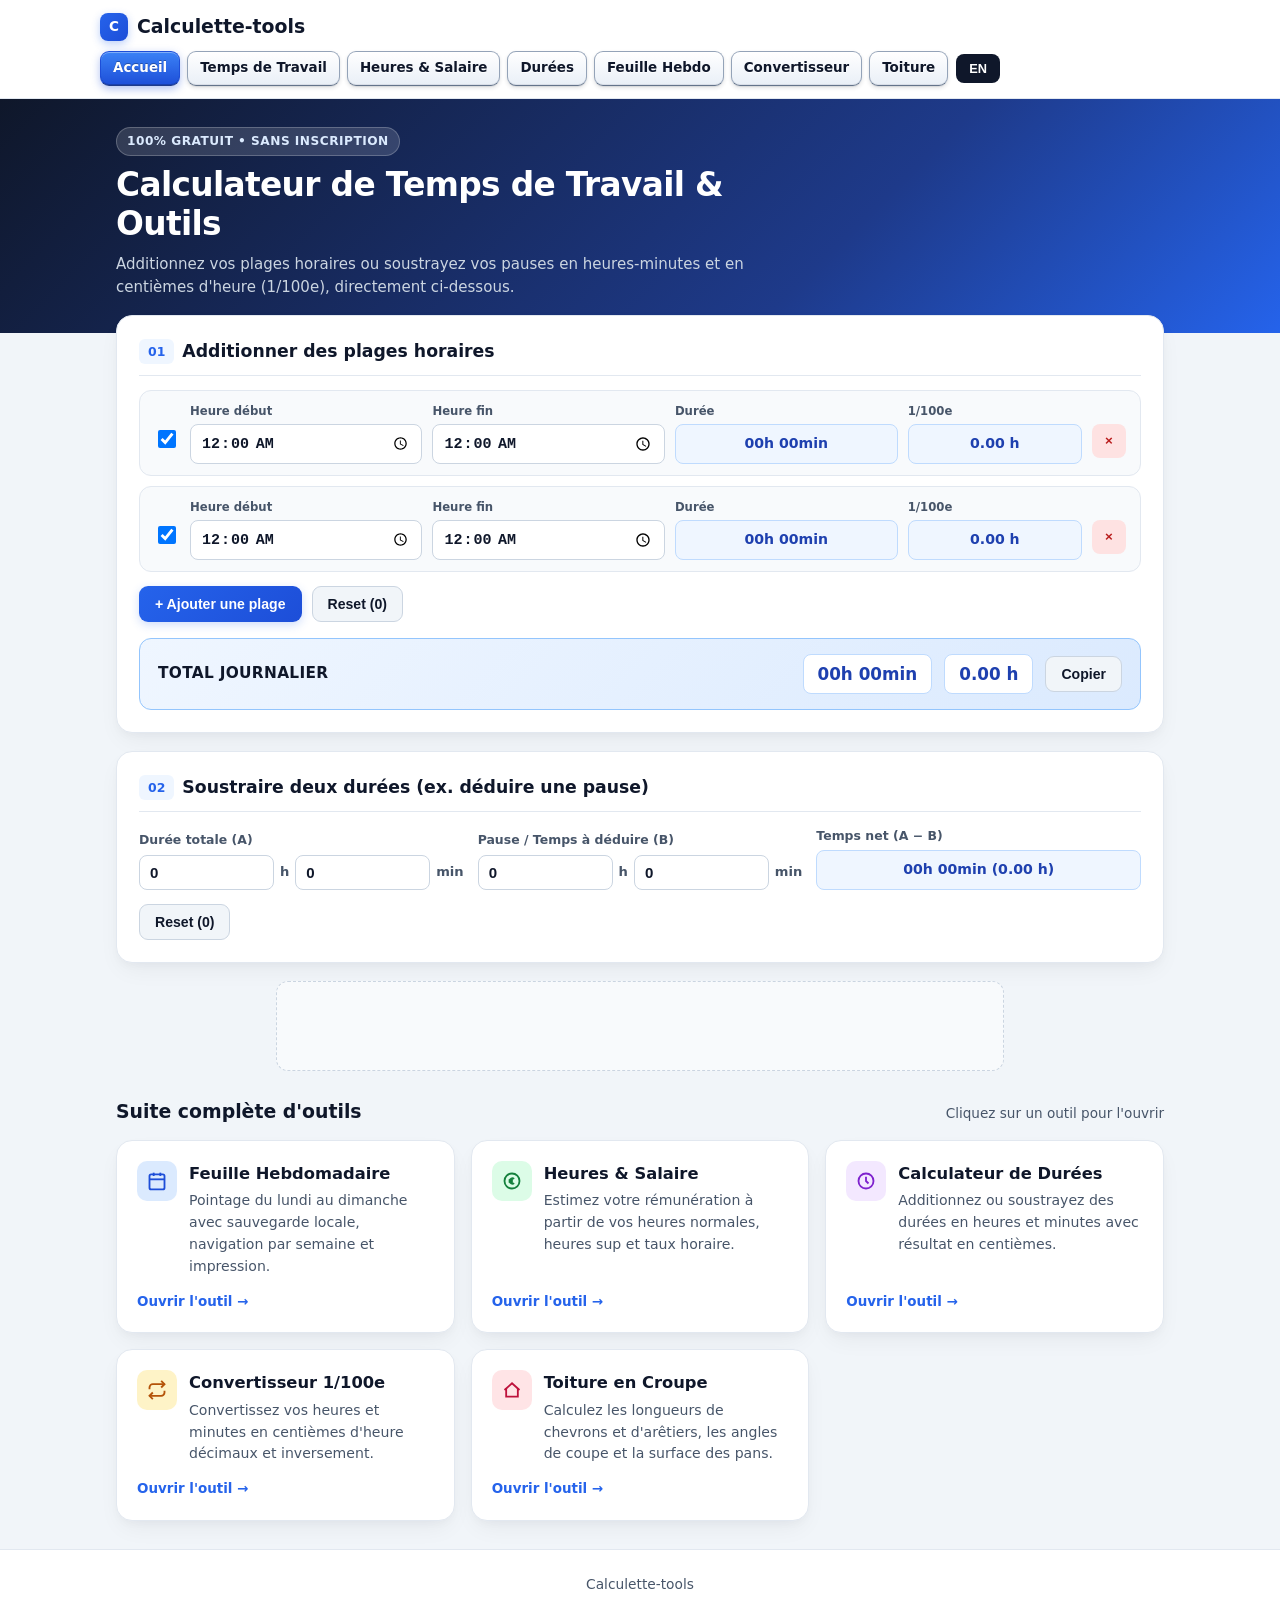
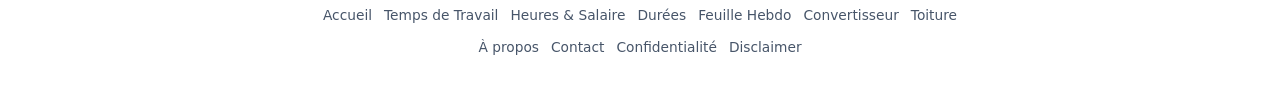
==== commit b39bafe5: "Update index.html" ====
--- a/index.html
+++ b/index.html
@@ -61,7 +61,7 @@
   /* Header */
   .site-header {
     width: 100%;
-    background: rgba(255, 255, 255, 0.96);
+    background: rgba(255, 255, 255, 0.94);
     backdrop-filter: blur(8px);
     border-bottom: 1px solid var(--border);
     position: sticky;
@@ -110,7 +110,7 @@
   .site-header .nav-menu {
     display: flex;
     flex-wrap: wrap;
-    gap: 8px;
+    gap: 7px;
     min-width: 0;
   }
   .site-header .nav-menu a {
@@ -118,9 +118,9 @@
     align-items: center;
     justify-content: center;
     color: #0f172a;
-    background: linear-gradient(180deg, #ffffff 0%, #dde6f2 100%);
+    background: linear-gradient(180deg, #ffffff 0%, #e9eff7 100%);
     border: 1px solid #94a3b8;
-    border-bottom: 3px solid #64748b;
+    border-bottom-color: #64748b;
     text-decoration: none;
     font-size: 0.84rem;
     font-weight: 700;
@@ -129,7 +129,9 @@
     white-space: nowrap;
     box-shadow:
       inset 0 1px 0 rgba(255, 255, 255, 0.95),
-      0 3px 6px rgba(15, 23, 42, 0.14);
+      inset 0 -1px 0 rgba(15, 23, 42, 0.08),
+      0 2px 4px rgba(15, 23, 42, 0.12),
+      0 1px 1px rgba(15, 23, 42, 0.08);
     text-shadow: 0 1px 0 rgba(255, 255, 255, 0.9);
     transition:
       background 0.15s ease,
@@ -140,30 +142,31 @@
   }
   .site-header .nav-menu a:hover {
     color: #1d4ed8;
-    background: linear-gradient(180deg, #ffffff 0%, #bfdbfe 100%);
+    background: linear-gradient(180deg, #ffffff 0%, #dbeafe 100%);
     border-color: #3b82f6;
     border-bottom-color: #1d4ed8;
     transform: translateY(-1px);
     box-shadow:
       inset 0 1px 0 rgba(255, 255, 255, 1),
-      0 5px 12px rgba(37, 99, 235, 0.24);
+      0 4px 10px rgba(37, 99, 235, 0.2),
+      0 1px 2px rgba(15, 23, 42, 0.1);
   }
   .site-header .nav-menu a:active {
     transform: translateY(1px);
-    border-bottom-width: 1px;
     box-shadow:
-      inset 0 2px 5px rgba(15, 23, 42, 0.2),
-      0 1px 2px rgba(15, 23, 42, 0.1);
+      inset 0 2px 4px rgba(15, 23, 42, 0.16),
+      0 1px 1px rgba(255, 255, 255, 0.7);
   }
   .site-header .nav-menu a.active {
     color: #ffffff;
     background: linear-gradient(180deg, #3b82f6 0%, #1d4ed8 100%);
     border-color: #1d4ed8;
-    border-bottom: 3px solid #1e3a8a;
-    text-shadow: 0 -1px 0 rgba(15, 23, 42, 0.4);
+    border-bottom-color: #1e3a8a;
+    text-shadow: 0 -1px 0 rgba(15, 23, 42, 0.35);
     box-shadow:
-      inset 0 1px 0 rgba(255, 255, 255, 0.4),
-      0 4px 10px rgba(29, 78, 216, 0.38);
+      inset 0 1px 0 rgba(255, 255, 255, 0.35),
+      inset 0 -1px 0 rgba(15, 23, 42, 0.25),
+      0 3px 8px rgba(29, 78, 216, 0.35);
   }
   .site-header .nav-menu a:focus-visible {
     outline: 2px solid #2563eb;
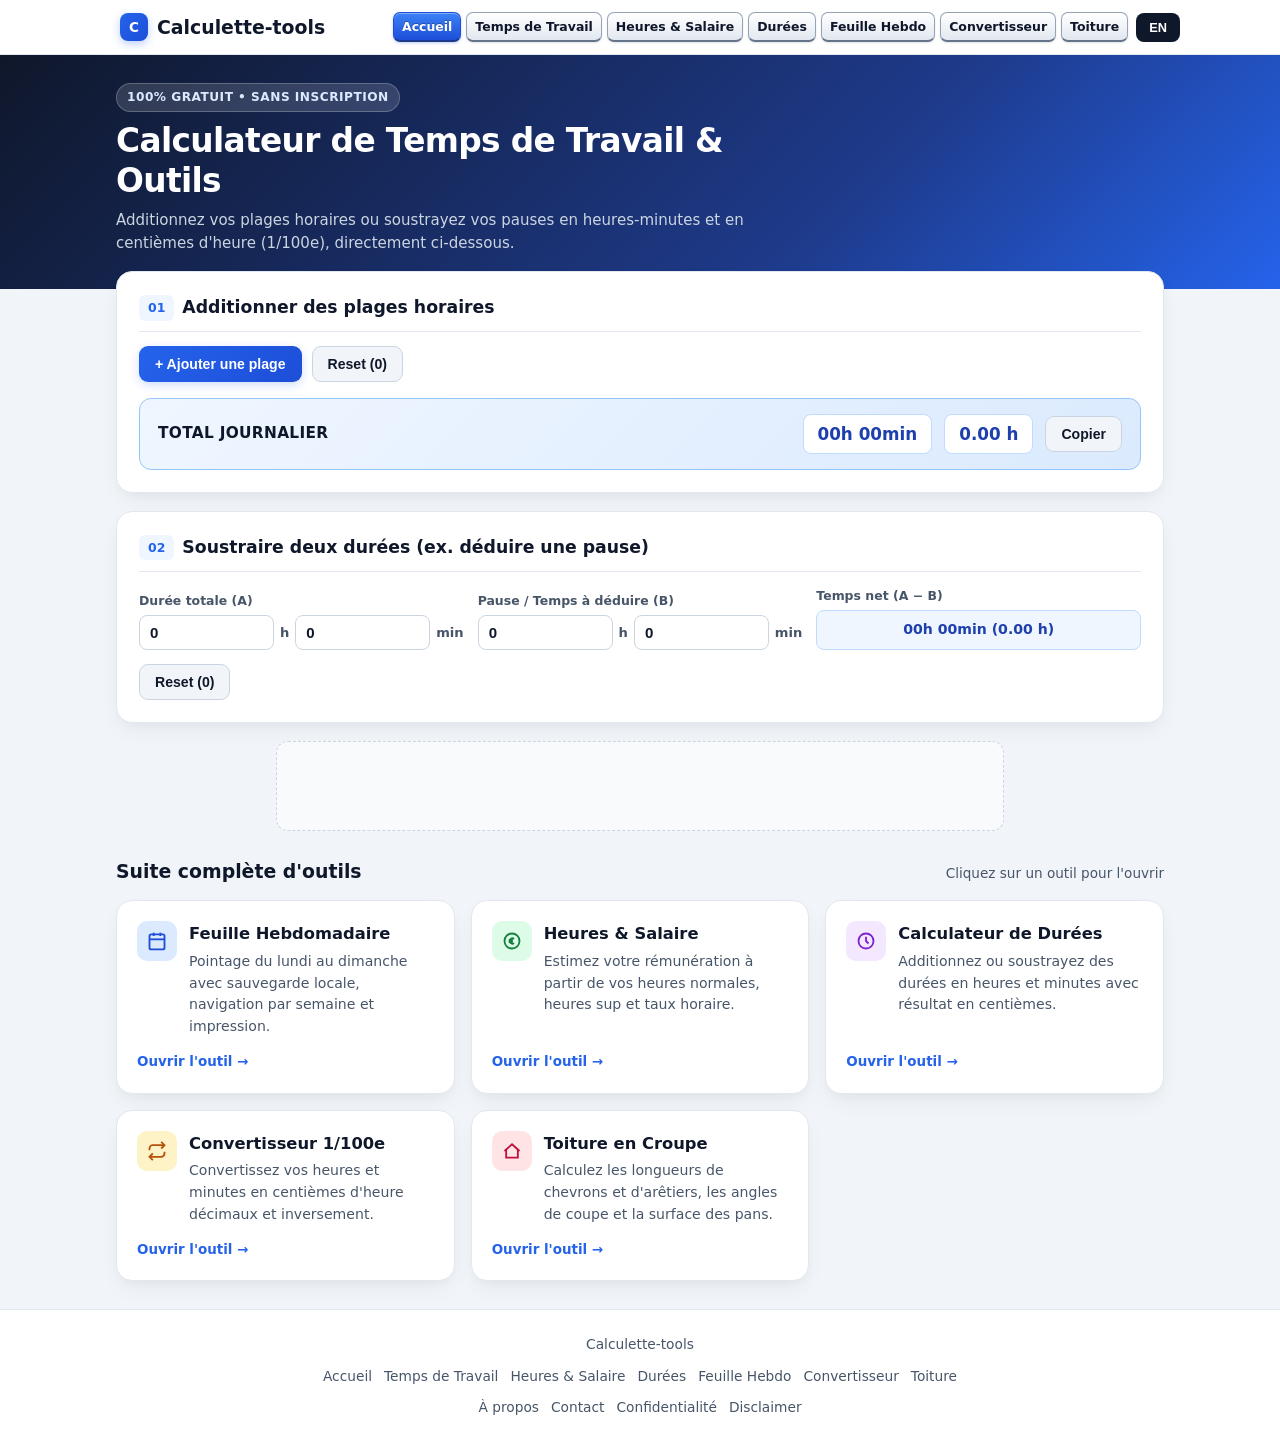
==== commit 910d8821: "Update index.html" ====
--- a/index.html
+++ b/index.html
@@ -84,6 +84,7 @@
     display: inline-flex;
     align-items: center;
     gap: 9px;
+    margin-left: 20px;
     flex-shrink: 0;
   }
   .brand-badge {
@@ -110,7 +111,7 @@
   .site-header .nav-menu {
     display: flex;
     flex-wrap: wrap;
-    gap: 7px;
+    gap: 5px;
     min-width: 0;
   }
   .site-header .nav-menu a {
@@ -118,27 +119,17 @@
     align-items: center;
     justify-content: center;
     color: #0f172a;
-    background: linear-gradient(180deg, #ffffff 0%, #e9eff7 100%);
+    background: linear-gradient(180deg, #ffffff 0%, #e2e8f0 100%);
     border: 1px solid #94a3b8;
-    border-bottom-color: #64748b;
+    border-bottom: 2px solid #64748b;
     text-decoration: none;
-    font-size: 0.84rem;
+    font-size: 0.78rem;
     font-weight: 700;
-    padding: 6px 12px;
-    border-radius: 9px;
+    padding: 4px 8px;
+    border-radius: 7px;
     white-space: nowrap;
-    box-shadow:
-      inset 0 1px 0 rgba(255, 255, 255, 0.95),
-      inset 0 -1px 0 rgba(15, 23, 42, 0.08),
-      0 2px 4px rgba(15, 23, 42, 0.12),
-      0 1px 1px rgba(15, 23, 42, 0.08);
-    text-shadow: 0 1px 0 rgba(255, 255, 255, 0.9);
-    transition:
-      background 0.15s ease,
-      color 0.15s ease,
-      border-color 0.15s ease,
-      transform 0.1s ease,
-      box-shadow 0.15s ease;
+    box-shadow: inset 0 1px 0 #ffffff, 0 1px 2px rgba(15, 23, 42, 0.12);
+    transition: transform 0.1s ease, box-shadow 0.12s ease, background 0.12s ease;
   }
   .site-header .nav-menu a:hover {
     color: #1d4ed8;
@@ -146,10 +137,6 @@
     border-color: #3b82f6;
     border-bottom-color: #1d4ed8;
     transform: translateY(-1px);
-    box-shadow:
-      inset 0 1px 0 rgba(255, 255, 255, 1),
-      0 4px 10px rgba(37, 99, 235, 0.2),
-      0 1px 2px rgba(15, 23, 42, 0.1);
   }
   .site-header .nav-menu a:active {
     transform: translateY(1px);
@@ -163,10 +150,7 @@
     border-color: #1d4ed8;
     border-bottom-color: #1e3a8a;
     text-shadow: 0 -1px 0 rgba(15, 23, 42, 0.35);
-    box-shadow:
-      inset 0 1px 0 rgba(255, 255, 255, 0.35),
-      inset 0 -1px 0 rgba(15, 23, 42, 0.25),
-      0 3px 8px rgba(29, 78, 216, 0.35);
+    box-shadow: inset 0 1px 0 rgba(255, 255, 255, 0.35), 0 1px 3px rgba(29, 78, 216, 0.3);
   }
   .site-header .nav-menu a:focus-visible {
     outline: 2px solid #2563eb;
@@ -187,8 +171,8 @@
   .lang-btn:hover { background: var(--primary); }
   @media (max-width: 600px) {
     .site-header .nav-menu a {
-      font-size: 0.8rem;
-      padding: 6px 10px;
+      font-size: 0.76rem;
+      padding: 4px 7px;
     }
   }
 
@@ -954,73 +938,3 @@
     ];
     renderSlots();
   }
-
-  function calcSub() {
-    const d = dict[lang];
-    const ah = Math.max(0, Math.floor(parseFloat(document.getElementById("subAh").value) || 0));
-    const am = Math.min(59, Math.max(0, Math.floor(parseFloat(document.getElementById("subAm").value) || 0)));
-    const bh = Math.max(0, Math.floor(parseFloat(document.getElementById("subBh").value) || 0));
-    const bm = Math.min(59, Math.max(0, Math.floor(parseFloat(document.getElementById("subBm").value) || 0)));
-
-    const rawDiff = (ah * 60 + am) - (bh * 60 + bm);
-    const notice = document.getElementById("subNotice");
-
-    if (rawDiff < 0) {
-      notice.textContent = d.subExceedMsg;
-      notice.style.display = "block";
-      document.getElementById("subOut").textContent = "00h 00min (0.00 h)";
-      return;
-    }
-
-    notice.style.display = "none";
-    document.getElementById("subOut").textContent = `${fmtHM(rawDiff)} (${(rawDiff / 60).toFixed(2)} h)`;
-  }
-
-  function resetSub() {
-    document.getElementById("subAh").value = "0";
-    document.getElementById("subAm").value = "0";
-    document.getElementById("subBh").value = "0";
-    document.getElementById("subBm").value = "0";
-    calcSub();
-  }
-
-  function copyDailyTotal() {
-    const d = dict[lang];
-    const text = `${document.getElementById("totalHM").textContent} (${document.getElementById("totalDec").textContent})`;
-    const btn = document.getElementById("copyTotalBtn");
-    const showCopied = () => {
-      btn.textContent = d.btnCopied;
-      setTimeout(() => { btn.textContent = d.btnCopy; }, 1600);
-    };
-    if (navigator.clipboard && navigator.clipboard.writeText) {
-      navigator.clipboard.writeText(text).then(showCopied).catch(() => {});
-    }
-  }
-
-  function applyLang() {
-    document.documentElement.lang = lang;
-    const d = dict[lang];
-    document.getElementById("langBtn").textContent = d.btn;
-    document.querySelectorAll("[data-t]").forEach(el => {
-      const k = el.getAttribute("data-t");
-      if (d[k]) el.textContent = d[k];
-    });
-    renderSlots();
-    calcSub();
-  }
-
-  function toggleLang() {
-    lang = lang === "fr" ? "en" : "fr";
-    try { localStorage.setItem(LANG_KEY, lang); } catch (e) {}
-    applyLang();
-  }
-
-  try {
-    if (localStorage.getItem(LANG_KEY) === "en") lang = "en";
-  } catch (e) {}
-
-  applyLang();
-</script>
-
-</body>
-</html>
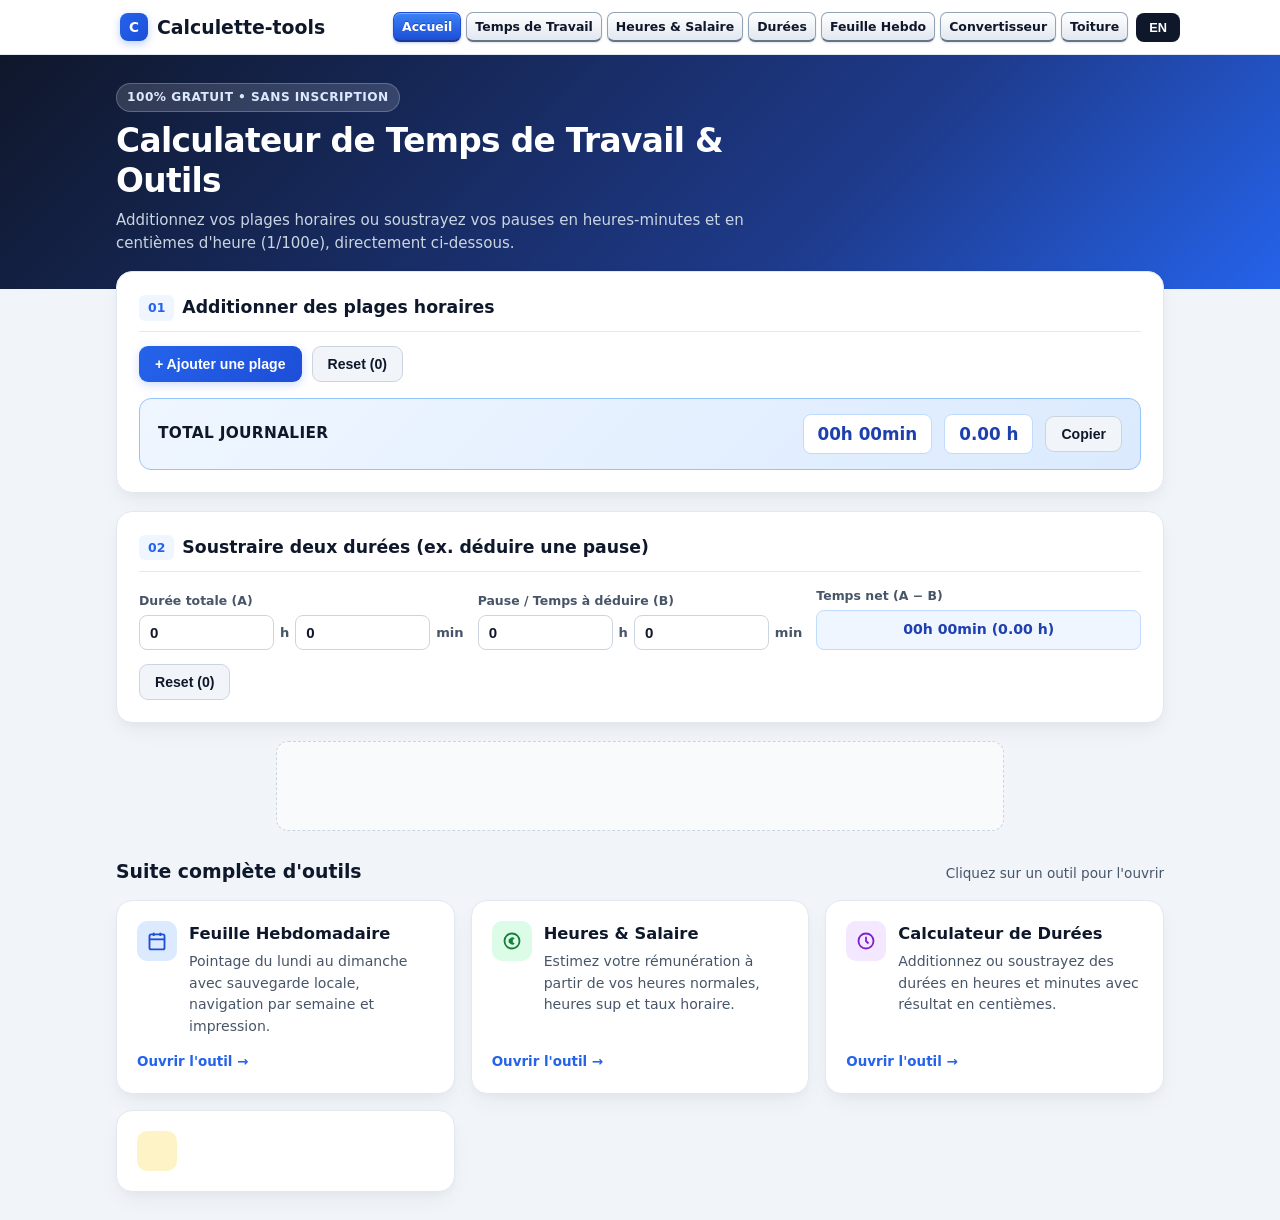
==== commit a27645ff: "Update index.html" ====
--- a/index.html
+++ b/index.html
@@ -635,7 +635,7 @@
 
     <div class="sub-grid">
       <div>
-        <label style="display:block;font-size:0.78rem;font-weight:700;color:var(--muted);margin-bottom:5px;" data-t="lblDurA">Durée totale (A)</label>
+        <label data-t="lblDurA" style="display:block;font-size:0.78rem;font-weight:700;color:var(--muted);margin-bottom:5px;">Durée totale (A)</label>
         <div class="hm-pair">
           <input type="number" id="subAh" min="0" value="0" oninput="clampNonNeg(this); calcSub()">
           <span>h</span>
@@ -645,7 +645,7 @@
       </div>
 
       <div>
-        <label style="display:block;font-size:0.78rem;font-weight:700;color:var(--muted);margin-bottom:5px;" data-t="lblDurB">Pause / Temps à déduire (B)</label>
+        <label data-t="lblDurB" style="display:block;font-size:0.78rem;font-weight:700;color:var(--muted);margin-bottom:5px;">Pause / Temps à déduire (B)</label>
         <div class="hm-pair">
           <input type="number" id="subBh" min="0" value="0" oninput="clampNonNeg(this); calcSub()">
           <span>h</span>
@@ -655,7 +655,7 @@
       </div>
 
       <div>
-        <label style="display:block;font-size:0.78rem;font-weight:700;color:var(--muted);margin-bottom:5px;" data-t="lblNetResult">Temps net (A − B)</label>
+        <label data-t="lblNetResult" style="display:block;font-size:0.78rem;font-weight:700;color:var(--muted);margin-bottom:5px;">Temps net (A − B)</label>
         <div class="out-pill" id="subOut">00h 00min (0.00 h)</div>
       </div>
     </div>
@@ -719,222 +719,4 @@
     <a href="convertisseur.html" class="tool-card">
       <div class="tool-top">
         <div class="tool-ico ico-amber">
-          <svg width="20" height="20" viewBox="0 0 24 24" fill="none" stroke="currentColor" stroke-width="2.2"><polyline points="17 1 21 5 17 9"/><path d="M3 11V9a4 4 0 0 1 4-4h14"/><polyline points="7 23 3 19 7 15"/><path d="M21 13v2a4 4 0 0 1-4 4H3"/></svg>
-        </div>
-        <div>
-          <h3 data-t="t5Title">Convertisseur 1/100e</h3>
-          <p data-t="t5Desc">Convertissez vos heures et minutes en centièmes d'heure décimaux et inversement.</p>
-        </div>
-      </div>
-      <span class="tool-cta" data-t="openTool">Ouvrir l'outil →</span>
-    </a>
-
-    <a href="toiture-croupe.html" class="tool-card">
-      <div class="tool-top">
-        <div class="tool-ico ico-rose">
-          <svg width="20" height="20" viewBox="0 0 24 24" fill="none" stroke="currentColor" stroke-width="2.2"><path d="M3 12l9-8 9 8"/><path d="M5 10v10h14V10"/></svg>
-        </div>
-        <div>
-          <h3 data-t="t6Title">Toiture en Croupe</h3>
-          <p data-t="t6Desc">Calculez les longueurs de chevrons et d'arêtiers, les angles de coupe et la surface des pans.</p>
-        </div>
-      </div>
-      <span class="tool-cta" data-t="openTool">Ouvrir l'outil →</span>
-    </a>
-  </section>
-</main>
-
-<footer class="site-footer">
-  <div class="container">
-    <div>Calculette-tools</div>
-    <div class="footer-links">
-      <a href="index.html" class="active" data-t="navHome">Accueil</a>
-      <a href="working-time-calculator.html" data-t="navWt">Temps de Travail</a>
-      <a href="working-hour-calculator.html" data-t="navWh">Heures &amp; Salaire</a>
-      <a href="time-calculator.html" data-t="navTc">Durées</a>
-      <a href="feuille-hebdo.html" data-t="navFh">Feuille Hebdo</a>
-      <a href="convertisseur.html" data-t="navCv">Convertisseur</a>
-      <a href="toiture-croupe.html" data-t="navTo">Toiture</a>
-    </div>
-    <div class="footer-links">
-      <a href="about.html" data-t="navAbout">À propos</a>
-      <a href="contact.html" data-t="navContact">Contact</a>
-      <a href="privacy.html" data-t="navPrivacy">Confidentialité</a>
-      <a href="terms.html" data-t="navDisclaimer">Disclaimer</a>
-    </div>
-  </div>
-</footer>
-
-<script>
-  const LANG_KEY = "calculette_lang_v1";
-  let lang = "fr";
-
-  let slots = [
-    { start: "00:00", end: "00:00", active: true },
-    { start: "00:00", end: "00:00", active: true }
-  ];
-
-  const dict = {
-    fr: {
-      btn: "EN",
-      navHome: "Accueil", navWt: "Temps de Travail", navWh: "Heures & Salaire",
-      navTc: "Durées", navFh: "Feuille Hebdo", navCv: "Convertisseur", navTo: "Toiture",
-      navAbout: "À propos", navContact: "Contact", navPrivacy: "Confidentialité", navDisclaimer: "Disclaimer",
-      heroPill: "100% Gratuit • Sans Inscription",
-      pageTitle: "Calculateur de Temps de Travail & Outils",
-      pageSub: "Additionnez vos plages horaires ou soustrayez vos pauses en heures-minutes et en centièmes d'heure (1/100e), directement ci-dessous.",
-      secAddTitle: "Additionner des plages horaires",
-      lblStart: "Heure début", lblEnd: "Heure fin", lblDur: "Durée", lblDec: "1/100e",
-      overnightBadge: "+1j",
-      btnAddSlot: "+ Ajouter une plage", btnReset: "Reset (0)", lblTotal: "TOTAL JOURNALIER",
-      btnCopy: "Copier", btnCopied: "Copié !",
-      subExceedMsg: "La pause (B) dépasse la durée totale (A) : le temps net est ramené à 00h 00min.",
-      secSubTitle: "Soustraire deux durées (ex. déduire une pause)",
-      lblDurA: "Durée totale (A)", lblDurB: "Pause / Temps à déduire (B)", lblNetResult: "Temps net (A − B)",
-      otherToolsTitle: "Suite complète d'outils",
-      otherToolsSub: "Cliquez sur un outil pour l'ouvrir",
-      t2Title: "Feuille Hebdomadaire",
-      t2Desc: "Pointage du lundi au dimanche avec sauvegarde locale, navigation par semaine et impression.",
-      t3Title: "Heures & Salaire",
-      t3Desc: "Estimez votre rémunération à partir de vos heures normales, heures sup et taux horaire.",
-      t4Title: "Calculateur de Durées",
-      t4Desc: "Additionnez ou soustrayez des durées en heures et minutes avec résultat en centièmes.",
-      t5Title: "Convertisseur 1/100e",
-      t5Desc: "Convertissez vos heures et minutes en centièmes d'heure décimaux et inversement.",
-      t6Title: "Toiture en Croupe",
-      t6Desc: "Calculez les longueurs de chevrons et d'arêtiers, les angles de coupe et la surface des pans.",
-      openTool: "Ouvrir l'outil →"
-    },
-    en: {
-      btn: "FR",
-      navHome: "Home", navWt: "Working Time", navWh: "Working Hours",
-      navTc: "Time Calculator", navFh: "Weekly Timesheet", navCv: "Decimal Converter", navTo: "Hip Roof",
-      navAbout: "About", navContact: "Contact", navPrivacy: "Privacy Policy", navDisclaimer: "Disclaimer",
-      heroPill: "100% Free • No Sign-Up",
-      pageTitle: "Working Time Calculator & Tools",
-      pageSub: "Add daily time slots or subtract breaks in hours-minutes and hundredths of an hour (1/100e) right below.",
-      secAddTitle: "Add Time Slots",
-      lblStart: "Start time", lblEnd: "End time", lblDur: "Duration", lblDec: "1/100e",
-      overnightBadge: "+1d",
-      btnAddSlot: "+ Add time slot", btnReset: "Reset (0)", lblTotal: "DAILY TOTAL",
-      btnCopy: "Copy", btnCopied: "Copied!",
-      subExceedMsg: "Break (B) exceeds total duration (A): net time is clamped to 00h 00min.",
-      secSubTitle: "Subtract Two Durations (e.g. deduct a break)",
-      lblDurA: "Total duration (A)", lblDurB: "Break / Time to deduct (B)", lblNetResult: "Net time (A − B)",
-      otherToolsTitle: "Complete Tool Suite",
-      otherToolsSub: "Select a tool to launch",
-      t2Title: "Weekly Timesheet",
-      t2Desc: "Monday-to-Sunday timesheet with local save, week switching, and printable view.",
-      t3Title: "Working Hours & Pay",
-      t3Desc: "Estimate earnings from regular hours, overtime bonus percentage, and hourly pay rate.",
-      t4Title: "Time Duration Calculator",
-      t4Desc: "Add or subtract hours and minutes with simultaneous decimal hundredths output.",
-      t5Title: "1/100e Converter",
-      t5Desc: "Convert hours and minutes into decimal hundredths of an hour and back.",
-      t6Title: "Hip Roof Framing",
-      t6Desc: "Calculate common and hip rafter lengths, cut angles, roof pitch, and slope surface area.",
-      openTool: "Open tool →"
-    }
-  };
-
-  function clampNonNeg(el) {
-    const val = parseFloat(el.value);
-    if (!Number.isNaN(val) && val < 0) el.value = "0";
-  }
-
-  function clampMins(el) {
-    const val = parseFloat(el.value);
-    if (Number.isNaN(val)) return;
-    if (val < 0) el.value = "0";
-    else if (val > 59) el.value = "59";
-  }
-
-  function calcSlotInfo(s) {
-    if (!s.start || !s.end) return { mins: 0, overnight: false };
-    const [sh, sm] = s.start.split(":").map(Number);
-    const [eh, em] = s.end.split(":").map(Number);
-    if ([sh, sm, eh, em].some(Number.isNaN)) return { mins: 0, overnight: false };
-    const startM = sh * 60 + sm;
-    let endM = eh * 60 + em;
-    const overnight = endM < startM;
-    if (overnight) endM += 1440;
-    return { mins: Math.max(0, endM - startM), overnight };
-  }
-
-  function fmtHM(mins) {
-    const sign = mins < 0 ? "-" : "";
-    const abs = Math.abs(Math.round(mins));
-    const h = String(Math.floor(abs / 60)).padStart(2, "0");
-    const m = String(abs % 60).padStart(2, "0");
-    return `${sign}${h}h ${m}min`;
-  }
-
-  function renderSlots() {
-    const d = dict[lang];
-    const container = document.getElementById("slotsContainer");
-    container.innerHTML = "";
-    let totalMins = 0;
-
-    slots.forEach((s, idx) => {
-      const { mins, overnight } = calcSlotInfo(s);
-      if (s.active) totalMins += mins;
-
-      const badge = overnight ? `<span class="overnight-tag">${d.overnightBadge}</span>` : "";
-      const row = document.createElement("div");
-      row.className = "slot-row" + (s.active ? "" : " disabled");
-      row.innerHTML = `
-        <input type="checkbox" class="slot-check" ${s.active ? "checked" : ""} onchange="toggleSlot(${idx}, this.checked)" aria-label="Activer">
-        <div class="slot-field">
-          <label>${d.lblStart}</label>
-          <input type="time" value="${s.start}" oninput="updateSlot(${idx}, 'start', this.value)">
-        </div>
-        <div class="slot-field">
-          <label>${d.lblEnd}</label>
-          <input type="time" value="${s.end}" oninput="updateSlot(${idx}, 'end', this.value)">
-        </div>
-        <div class="slot-field">
-          <label>${d.lblDur}</label>
-          <div class="out-pill">${fmtHM(mins)}${badge}</div>
-        </div>
-        <div class="slot-field">
-          <label>${d.lblDec}</label>
-          <div class="out-pill">${(mins / 60).toFixed(2)} h</div>
-        </div>
-        <button type="button" class="del-btn" ${slots.length <= 1 ? "disabled" : ""} onclick="removeSlot(${idx})" title="Supprimer">×</button>
-      `;
-      container.appendChild(row);
-    });
-
-    document.getElementById("totalHM").textContent = fmtHM(totalMins);
-    document.getElementById("totalDec").textContent = `${(totalMins / 60).toFixed(2)} h`;
-  }
-
-  function updateSlot(idx, key, val) {
-    slots[idx][key] = val;
-    renderSlots();
-  }
-
-  function toggleSlot(idx, checked) {
-    slots[idx].active = checked;
-    renderSlots();
-  }
-
-  function addSlot() {
-    slots.push({ start: "00:00", end: "00:00", active: true });
-    renderSlots();
-  }
-
-  function removeSlot(idx) {
-    if (slots.length > 1) {
-      slots.splice(idx, 1);
-      renderSlots();
-    }
-  }
-
-  function resetSlots() {
-    slots = [
-      { start: "00:00", end: "00:00", active: true },
-      { start: "00:00", end: "00:00", active: true }
-    ];
-    renderSlots();
-  }
+          <svg width="20" height="20" viewBox="0 0 24 24" fill="none" stroke="currentColor" stroke-width="2.2"><polyline points="17 1 21 5 17
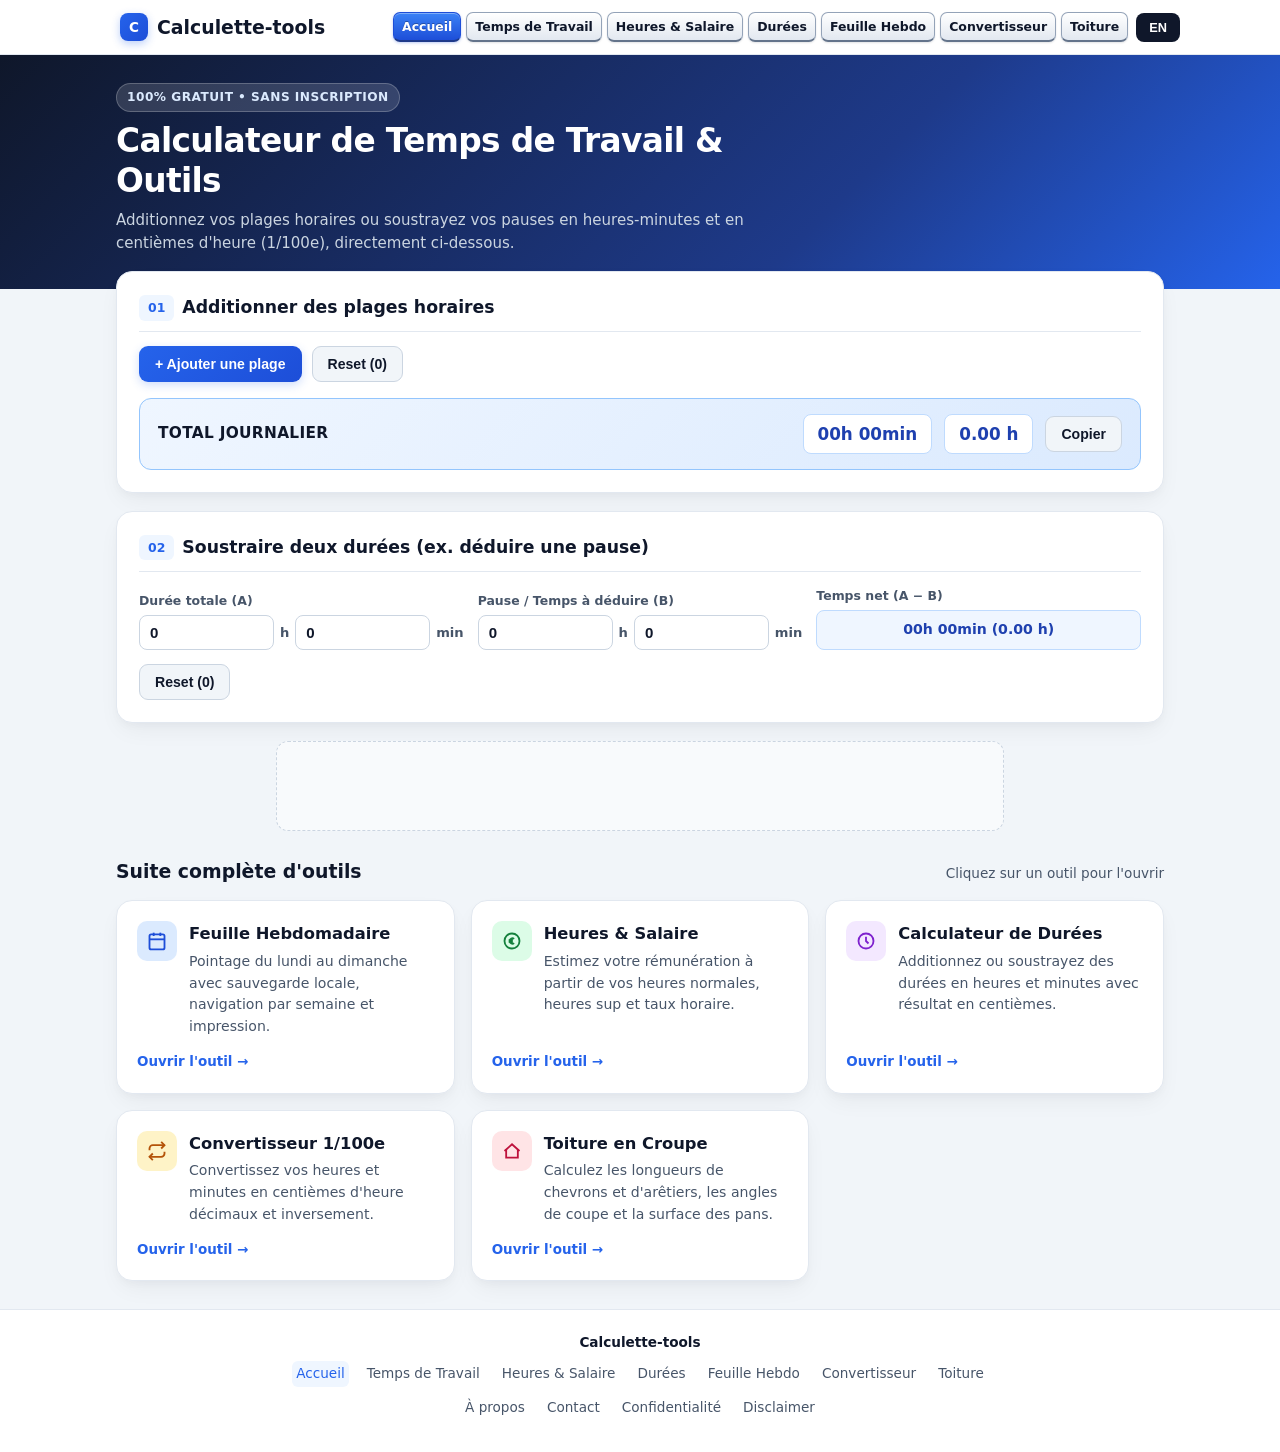
==== commit 94c582a1: "Update index.html" ====
--- a/index.html
+++ b/index.html
@@ -61,7 +61,7 @@
   /* Header */
   .site-header {
     width: 100%;
-    background: rgba(255, 255, 255, 0.94);
+    background: rgba(255, 255, 255, 0.96);
     backdrop-filter: blur(8px);
     border-bottom: 1px solid var(--border);
     position: sticky;
@@ -551,25 +551,38 @@
     width: 100%;
     border-top: 1px solid var(--border);
     background: var(--surface);
-    padding: 24px 0 34px;
+    padding: 22px 0 32px;
     text-align: center;
-    font-size: 0.86rem;
+    font-size: 0.85rem;
     color: var(--muted);
     margin-top: 24px;
   }
+  .footer-brand {
+    font-weight: 800;
+    color: var(--ink);
+    margin-bottom: 6px;
+  }
   .footer-links {
-    margin-top: 10px;
+    margin-top: 8px;
     display: flex;
     flex-wrap: wrap;
     justify-content: center;
-    gap: 12px;
+    align-items: center;
+    gap: 10px 14px;
   }
   .footer-links a {
     color: var(--muted);
     text-decoration: none;
     font-weight: 500;
-  }
-  .footer-links a:hover { color: var(--primary); }
+    padding: 2px 4px;
+    border-radius: 6px;
+    transition: color 0.15s ease, background 0.15s ease;
+  }
+  .footer-links a:hover,
+  .footer-links a.active {
+    color: var(--primary);
+    background: var(--soft);
+  }
 </style>
 </head>
 <body>
@@ -587,7 +600,7 @@
         <a href="convertisseur.html" data-t="navCv">Convertisseur</a>
         <a href="toiture-croupe.html" data-t="navTo">Toiture</a>
       </nav>
-      <button type="button" id="langBtn" class="lang-btn" onclick="toggleLang()">EN</button>
+      <button type="button" id="langBtn" class="lang-btn">EN</button>
     </div>
   </div>
 </header>
@@ -613,8 +626,8 @@
     <div id="slotsContainer"></div>
 
     <div class="toolbar">
-      <button type="button" class="btn" onclick="addSlot()" data-t="btnAddSlot">+ Ajouter une plage</button>
-      <button type="button" class="btn-sec" onclick="resetSlots()" data-t="btnReset">Reset (0)</button>
+      <button type="button" class="btn" id="addSlotBtn" data-t="btnAddSlot">+ Ajouter une plage</button>
+      <button type="button" class="btn-sec" id="resetSlotsBtn" data-t="btnReset">Reset (0)</button>
     </div>
 
     <div class="total-bar">
@@ -622,7 +635,7 @@
       <div class="total-vals">
         <span class="total-badge" id="totalHM">00h 00min</span>
         <span class="total-badge" id="totalDec">0.00 h</span>
-        <button type="button" class="btn-sec" id="copyTotalBtn" onclick="copyDailyTotal()" data-t="btnCopy">Copier</button>
+        <button type="button" class="btn-sec" id="copyTotalBtn" data-t="btnCopy">Copier</button>
       </div>
     </div>
   </div>
@@ -635,21 +648,21 @@
 
     <div class="sub-grid">
       <div>
-        <label data-t="lblDurA" style="display:block;font-size:0.78rem;font-weight:700;color:var(--muted);margin-bottom:5px;">Durée totale (A)</label>
+        <label for="subAh" data-t="lblDurA" style="display:block;font-size:0.78rem;font-weight:700;color:var(--muted);margin-bottom:5px;">Durée totale (A)</label>
         <div class="hm-pair">
-          <input type="number" id="subAh" min="0" value="0" oninput="clampNonNeg(this); calcSub()">
+          <input type="number" id="subAh" min="0" value="0">
           <span>h</span>
-          <input type="number" id="subAm" min="0" max="59" value="0" oninput="clampMins(this); calcSub()">
+          <input type="number" id="subAm" min="0" max="59" value="0">
           <span>min</span>
         </div>
       </div>
 
       <div>
-        <label data-t="lblDurB" style="display:block;font-size:0.78rem;font-weight:700;color:var(--muted);margin-bottom:5px;">Pause / Temps à déduire (B)</label>
+        <label for="subBh" data-t="lblDurB" style="display:block;font-size:0.78rem;font-weight:700;color:var(--muted);margin-bottom:5px;">Pause / Temps à déduire (B)</label>
         <div class="hm-pair">
-          <input type="number" id="subBh" min="0" value="0" oninput="clampNonNeg(this); calcSub()">
+          <input type="number" id="subBh" min="0" value="0">
           <span>h</span>
-          <input type="number" id="subBm" min="0" max="59" value="0" oninput="clampMins(this); calcSub()">
+          <input type="number" id="subBm" min="0" max="59" value="0">
           <span>min</span>
         </div>
       </div>
@@ -663,7 +676,7 @@
     <div id="subNotice" class="notice-box" role="status"></div>
 
     <div class="toolbar" style="margin-bottom:0;">
-      <button type="button" class="btn-sec" onclick="resetSub()" data-t="btnReset">Reset (0)</button>
+      <button type="button" class="btn-sec" id="resetSubBtn" data-t="btnReset">Reset (0)</button>
     </div>
   </div>
 
@@ -719,4 +732,106 @@
     <a href="convertisseur.html" class="tool-card">
       <div class="tool-top">
         <div class="tool-ico ico-amber">
-          <svg width="20" height="20" viewBox="0 0 24 24" fill="none" stroke="currentColor" stroke-width="2.2"><polyline points="17 1 21 5 17
+          <svg width="20" height="20" viewBox="0 0 24 24" fill="none" stroke="currentColor" stroke-width="2.2"><polyline points="17 1 21 5 17 9"/><path d="M3 11V9a4 4 0 0 1 4-4h14"/><polyline points="7 23 3 19 7 15"/><path d="M21 13v2a4 4 0 0 1-4 4H3"/></svg>
+        </div>
+        <div>
+          <h3 data-t="t5Title">Convertisseur 1/100e</h3>
+          <p data-t="t5Desc">Convertissez vos heures et minutes en centièmes d'heure décimaux et inversement.</p>
+        </div>
+      </div>
+      <span class="tool-cta" data-t="openTool">Ouvrir l'outil →</span>
+    </a>
+
+    <a href="toiture-croupe.html" class="tool-card">
+      <div class="tool-top">
+        <div class="tool-ico ico-rose">
+          <svg width="20" height="20" viewBox="0 0 24 24" fill="none" stroke="currentColor" stroke-width="2.2"><path d="M3 12l9-8 9 8"/><path d="M5 10v10h14V10"/></svg>
+        </div>
+        <div>
+          <h3 data-t="t6Title">Toiture en Croupe</h3>
+          <p data-t="t6Desc">Calculez les longueurs de chevrons et d'arêtiers, les angles de coupe et la surface des pans.</p>
+        </div>
+      </div>
+      <span class="tool-cta" data-t="openTool">Ouvrir l'outil →</span>
+    </a>
+  </section>
+</main>
+
+<footer class="site-footer">
+  <div class="container">
+    <div class="footer-brand">Calculette-tools</div>
+    <nav class="footer-links" aria-label="Navigation pied de page">
+      <a href="index.html" class="active" data-t="navHome">Accueil</a>
+      <a href="working-time-calculator.html" data-t="navWt">Temps de Travail</a>
+      <a href="working-hour-calculator.html" data-t="navWh">Heures &amp; Salaire</a>
+      <a href="time-calculator.html" data-t="navTc">Durées</a>
+      <a href="feuille-hebdo.html" data-t="navFh">Feuille Hebdo</a>
+      <a href="convertisseur.html" data-t="navCv">Convertisseur</a>
+      <a href="toiture-croupe.html" data-t="navTo">Toiture</a>
+    </nav>
+    <div class="footer-links">
+      <a href="about.html" data-t="navAbout">À propos</a>
+      <a href="contact.html" data-t="navContact">Contact</a>
+      <a href="privacy.html" data-t="navPrivacy">Confidentialité</a>
+      <a href="terms.html" data-t="navDisclaimer">Disclaimer</a>
+    </div>
+  </div>
+</footer>
+
+<script>
+(function () {
+  const LANG_KEY = "calculette_lang_v1";
+  let lang = "fr";
+
+  let slots = [
+    { start: "00:00", end: "00:00", active: true },
+    { start: "00:00", end: "00:00", active: true }
+  ];
+
+  const dict = {
+    fr: {
+      btn: "EN",
+      navHome: "Accueil", navWt: "Temps de Travail", navWh: "Heures & Salaire",
+      navTc: "Durées", navFh: "Feuille Hebdo", navCv: "Convertisseur", navTo: "Toiture",
+      navAbout: "À propos", navContact: "Contact", navPrivacy: "Confidentialité", navDisclaimer: "Disclaimer",
+      heroPill: "100% Gratuit • Sans Inscription",
+      pageTitle: "Calculateur de Temps de Travail & Outils",
+      pageSub: "Additionnez vos plages horaires ou soustrayez vos pauses en heures-minutes et en centièmes d'heure (1/100e), directement ci-dessous.",
+      secAddTitle: "Additionner des plages horaires",
+      lblStart: "Heure début", lblEnd: "Heure fin", lblDur: "Durée", lblDec: "1/100e",
+      overnightBadge: "+1j",
+      btnAddSlot: "+ Ajouter une plage", btnReset: "Reset (0)", lblTotal: "TOTAL JOURNALIER",
+      btnCopy: "Copier", btnCopied: "Copié !",
+      subExceedMsg: "La pause (B) dépasse la durée totale (A) : le temps net est ramené à 00h 00min.",
+      secSubTitle: "Soustraire deux durées (ex. déduire une pause)",
+      lblDurA: "Durée totale (A)", lblDurB: "Pause / Temps à déduire (B)", lblNetResult: "Temps net (A − B)",
+      otherToolsTitle: "Suite complète d'outils",
+      otherToolsSub: "Cliquez sur un outil pour l'ouvrir",
+      t2Title: "Feuille Hebdomadaire",
+      t2Desc: "Pointage du lundi au dimanche avec sauvegarde locale, navigation par semaine et impression.",
+      t3Title: "Heures & Salaire",
+      t3Desc: "Estimez votre rémunération à partir de vos heures normales, heures sup et taux horaire.",
+      t4Title: "Calculateur de Durées",
+      t4Desc: "Additionnez ou soustrayez des durées en heures et minutes avec résultat en centièmes.",
+      t5Title: "Convertisseur 1/100e",
+      t5Desc: "Convertissez vos heures et minutes en centièmes d'heure décimaux et inversement.",
+      t6Title: "Toiture en Croupe",
+      t6Desc: "Calculez les longueurs de chevrons et d'arêtiers, les angles de coupe et la surface des pans.",
+      openTool: "Ouvrir l'outil →"
+    },
+    en: {
+      btn: "FR",
+      navHome: "Home", navWt: "Working Time", navWh: "Working Hours",
+      navTc: "Time Calculator", navFh: "Weekly Timesheet", navCv: "Decimal Converter", navTo: "Hip Roof",
+      navAbout: "About", navContact: "Contact", navPrivacy: "Privacy Policy", navDisclaimer: "Disclaimer",
+      heroPill: "100% Free • No Sign-Up",
+      pageTitle: "Working Time Calculator & Tools",
+      pageSub: "Add daily time slots or subtract breaks in hours-minutes and hundredths of an hour (1/100e) right below.",
+      secAddTitle: "Add Time Slots",
+      lblStart: "Start time", lblEnd: "End time", lblDur: "Duration", lblDec: "1/100e",
+      overnightBadge: "+1d",
+      btnAddSlot: "+ Add time slot", btnReset: "Reset (0)", lblTotal: "DAILY TOTAL",
+      btnCopy: "Copy", btnCopied: "Copied!",
+      subExceedMsg: "Break (B) exceeds total duration (A): net time is clamped to 00h 00min.",
+      secSubTitle: "Subtract Two Durations (e.g. deduct a break)",
+      lblDurA: "Total duration (A)", lblDurB: "Break / Time to deduct
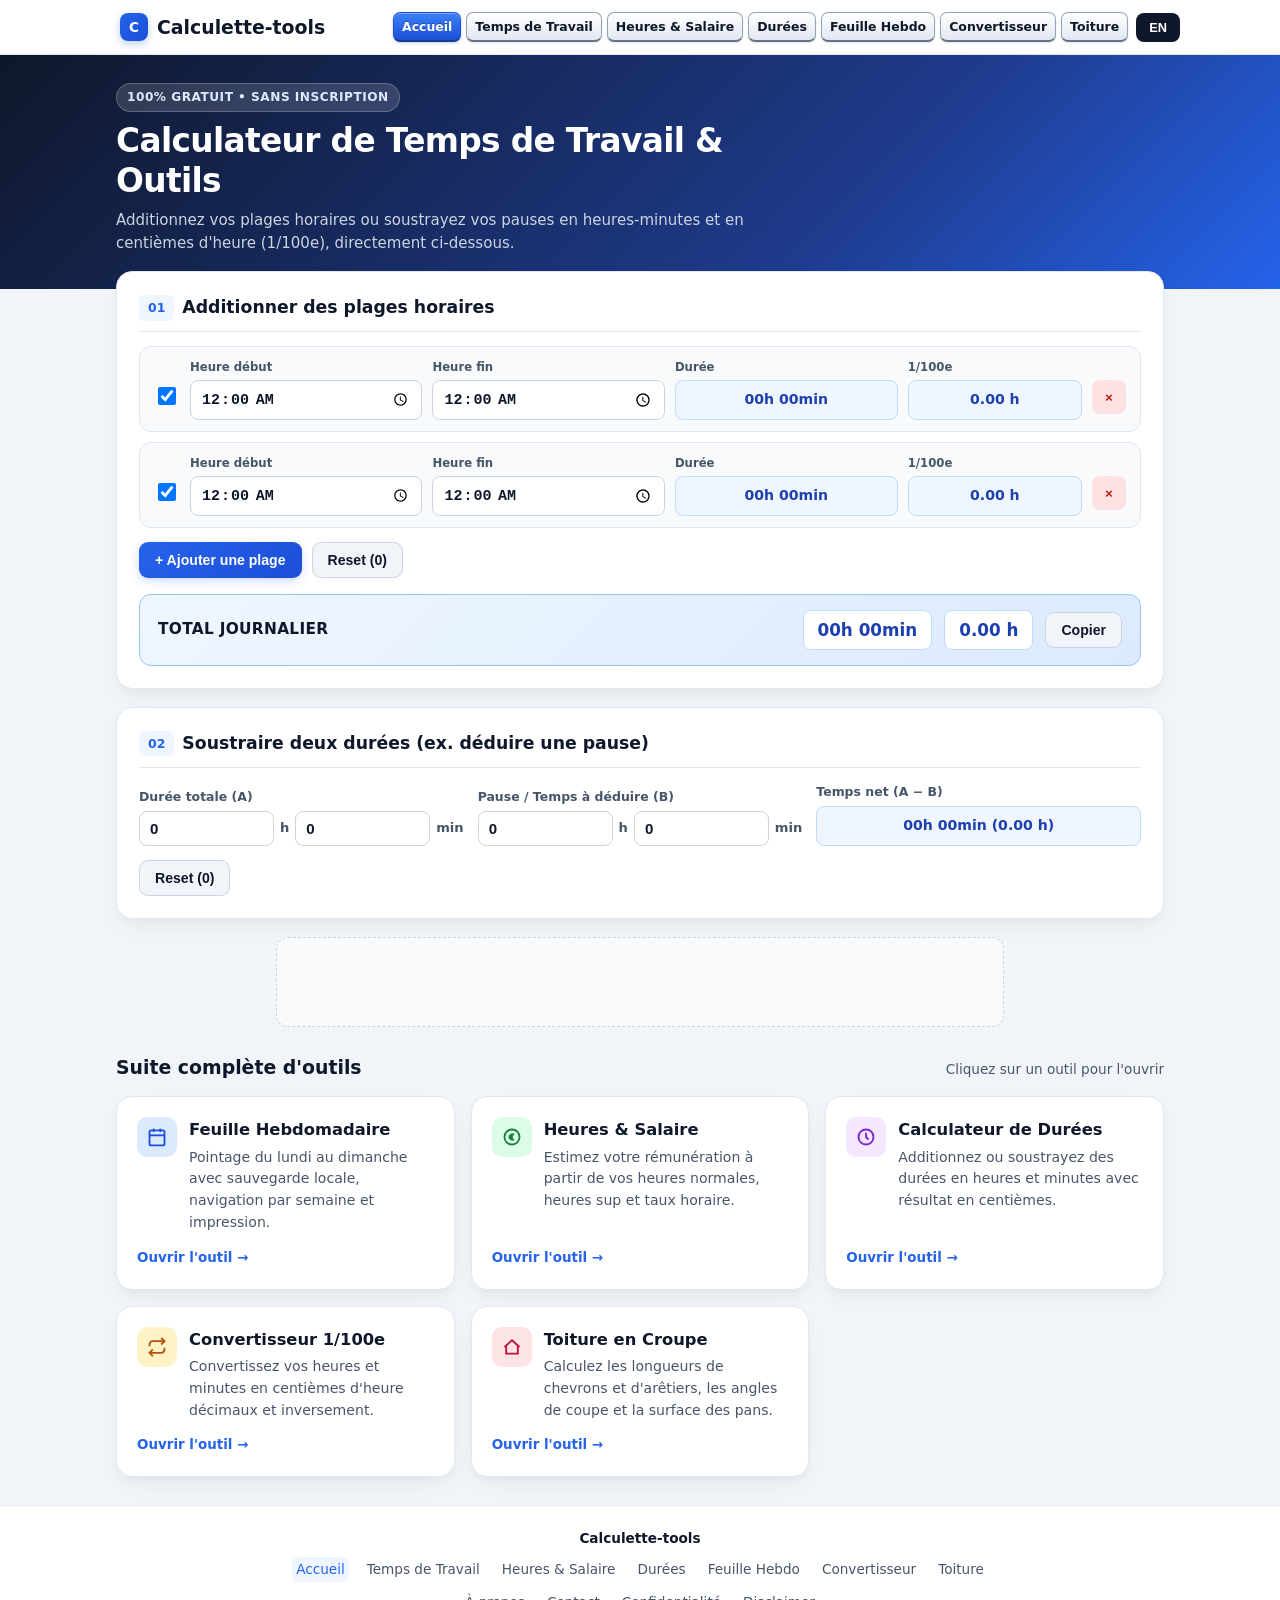
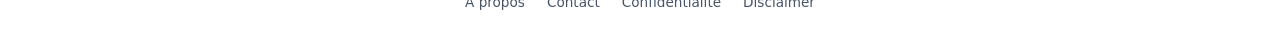
==== commit b0120d9f: "Update index.html" ====
--- a/index.html
+++ b/index.html
@@ -834,4 +834,263 @@
       btnCopy: "Copy", btnCopied: "Copied!",
       subExceedMsg: "Break (B) exceeds total duration (A): net time is clamped to 00h 00min.",
       secSubTitle: "Subtract Two Durations (e.g. deduct a break)",
-      lblDurA: "Total duration (A)", lblDurB: "Break / Time to deduct
+      lblDurA: "Total duration (A)", lblDurB: "Break / Time to deduct (B)", lblNetResult: "Net time (A − B)",
+      otherToolsTitle: "Complete Tool Suite",
+      otherToolsSub: "Select a tool to launch",
+      t2Title: "Weekly Timesheet",
+      t2Desc: "Monday-to-Sunday timesheet with local save, week switching, and printable view.",
+      t3Title: "Working Hours & Pay",
+      t3Desc: "Estimate earnings from regular hours, overtime bonus percentage, and hourly pay rate.",
+      t4Title: "Time Duration Calculator",
+      t4Desc: "Add or subtract hours and minutes with simultaneous decimal hundredths output.",
+      t5Title: "1/100e Converter",
+      t5Desc: "Convert hours and minutes into decimal hundredths of an hour and back.",
+      t6Title: "Hip Roof Framing",
+      t6Desc: "Calculate common and hip rafter lengths, cut angles, roof pitch, and slope surface area.",
+      openTool: "Open tool →"
+    }
+  };
+
+  function clampNonNeg(el) {
+    const val = parseFloat(el.value);
+    if (!Number.isNaN(val) && val < 0) el.value = "0";
+  }
+
+  function clampMins(el) {
+    const val = parseFloat(el.value);
+    if (Number.isNaN(val)) return;
+    if (val < 0) el.value = "0";
+    else if (val > 59) el.value = "59";
+  }
+
+  function calcSlotInfo(s) {
+    if (!s.start || !s.end) return { mins: 0, overnight: false };
+    const [sh, sm] = s.start.split(":").map(Number);
+    const [eh, em] = s.end.split(":").map(Number);
+    if ([sh, sm, eh, em].some(Number.isNaN)) return { mins: 0, overnight: false };
+    const startM = sh * 60 + sm;
+    let endM = eh * 60 + em;
+    const overnight = endM < startM;
+    if (overnight) endM += 1440;
+    return { mins: Math.max(0, endM - startM), overnight };
+  }
+
+  function fmtHM(mins) {
+    const sign = mins < 0 ? "-" : "";
+    const abs = Math.abs(Math.round(mins));
+    const h = String(Math.floor(abs / 60)).padStart(2, "0");
+    const m = String(abs % 60).padStart(2, "0");
+    return `${sign}${h}h ${m}min`;
+  }
+
+  function renderSlots() {
+    const d = dict[lang];
+    const container = document.getElementById("slotsContainer");
+    if (!container) return;
+    container.innerHTML = "";
+    let totalMins = 0;
+
+    slots.forEach((s, idx) => {
+      const { mins, overnight } = calcSlotInfo(s);
+      if (s.active) totalMins += mins;
+
+      const badge = overnight ? `<span class="overnight-tag">${d.overnightBadge}</span>` : "";
+      const row = document.createElement("div");
+      row.className = "slot-row" + (s.active ? "" : " disabled");
+
+      const chk = document.createElement("input");
+      chk.type = "checkbox";
+      chk.className = "slot-check";
+      chk.checked = !!s.active;
+      chk.setAttribute("aria-label", "Activer");
+      chk.addEventListener("change", function () {
+        slots[idx].active = this.checked;
+        renderSlots();
+      });
+
+      const f1 = document.createElement("div");
+      f1.className = "slot-field";
+      f1.innerHTML = `<label>${d.lblStart}</label>`;
+      const inpStart = document.createElement("input");
+      inpStart.type = "time";
+      inpStart.value = s.start;
+      inpStart.addEventListener("input", function () {
+        slots[idx].start = this.value;
+        renderSlots();
+      });
+      f1.appendChild(inpStart);
+
+      const f2 = document.createElement("div");
+      f2.className = "slot-field";
+      f2.innerHTML = `<label>${d.lblEnd}</label>`;
+      const inpEnd = document.createElement("input");
+      inpEnd.type = "time";
+      inpEnd.value = s.end;
+      inpEnd.addEventListener("input", function () {
+        slots[idx].end = this.value;
+        renderSlots();
+      });
+      f2.appendChild(inpEnd);
+
+      const f3 = document.createElement("div");
+      f3.className = "slot-field";
+      f3.innerHTML = `<label>${d.lblDur}</label><div class="out-pill">${fmtHM(mins)}${badge}</div>`;
+
+      const f4 = document.createElement("div");
+      f4.className = "slot-field";
+      f4.innerHTML = `<label>${d.lblDec}</label><div class="out-pill">${(mins / 60).toFixed(2)} h</div>`;
+
+      const delBtn = document.createElement("button");
+      delBtn.type = "button";
+      delBtn.className = "del-btn";
+      delBtn.textContent = "×";
+      delBtn.title = "Supprimer";
+      delBtn.disabled = slots.length <= 1;
+      delBtn.addEventListener("click", function () {
+        if (slots.length > 1) {
+          slots.splice(idx, 1);
+          renderSlots();
+        }
+      });
+
+      row.appendChild(chk);
+      row.appendChild(f1);
+      row.appendChild(f2);
+      row.appendChild(f3);
+      row.appendChild(f4);
+      row.appendChild(delBtn);
+      container.appendChild(row);
+    });
+
+    const totalHM = document.getElementById("totalHM");
+    const totalDec = document.getElementById("totalDec");
+    if (totalHM) totalHM.textContent = fmtHM(totalMins);
+    if (totalDec) totalDec.textContent = `${(totalMins / 60).toFixed(2)} h`;
+  }
+
+  function calcSub() {
+    const d = dict[lang];
+    const ahEl = document.getElementById("subAh");
+    const amEl = document.getElementById("subAm");
+    const bhEl = document.getElementById("subBh");
+    const bmEl = document.getElementById("subBm");
+    const subOut = document.getElementById("subOut");
+    const notice = document.getElementById("subNotice");
+    if (!ahEl || !amEl || !bhEl || !bmEl || !subOut || !notice) return;
+
+    const ah = Math.max(0, Math.floor(parseFloat(ahEl.value) || 0));
+    const am = Math.min(59, Math.max(0, Math.floor(parseFloat(amEl.value) || 0)));
+    const bh = Math.max(0, Math.floor(parseFloat(bhEl.value) || 0));
+    const bm = Math.min(59, Math.max(0, Math.floor(parseFloat(bmEl.value) || 0)));
+
+    const rawDiff = (ah * 60 + am) - (bh * 60 + bm);
+
+    if (rawDiff < 0) {
+      notice.textContent = d.subExceedMsg;
+      notice.style.display = "block";
+      subOut.textContent = "00h 00min (0.00 h)";
+      return;
+    }
+
+    notice.style.display = "none";
+    subOut.textContent = `${fmtHM(rawDiff)} (${(rawDiff / 60).toFixed(2)} h)`;
+  }
+
+  function applyLang() {
+    document.documentElement.lang = lang;
+    const d = dict[lang];
+    const langBtn = document.getElementById("langBtn");
+    if (langBtn) langBtn.textContent = d.btn;
+
+    document.querySelectorAll("[data-t]").forEach(function (el) {
+      const k = el.getAttribute("data-t");
+      if (k && Object.prototype.hasOwnProperty.call(d, k)) {
+        el.textContent = d[k];
+      }
+    });
+
+    renderSlots();
+    calcSub();
+  }
+
+  function toggleLang() {
+    lang = lang === "fr" ? "en" : "fr";
+    try { localStorage.setItem(LANG_KEY, lang); } catch (e) {}
+    applyLang();
+  }
+
+  document.addEventListener("DOMContentLoaded", function () {
+    try {
+      const saved = localStorage.getItem(LANG_KEY);
+      if (saved === "en" || saved === "fr") lang = saved;
+    } catch (e) {}
+
+    const langBtn = document.getElementById("langBtn");
+    if (langBtn) langBtn.addEventListener("click", toggleLang);
+
+    const addSlotBtn = document.getElementById("addSlotBtn");
+    if (addSlotBtn) {
+      addSlotBtn.addEventListener("click", function () {
+        slots.push({ start: "00:00", end: "00:00", active: true });
+        renderSlots();
+      });
+    }
+
+    const resetSlotsBtn = document.getElementById("resetSlotsBtn");
+    if (resetSlotsBtn) {
+      resetSlotsBtn.addEventListener("click", function () {
+        slots = [
+          { start: "00:00", end: "00:00", active: true },
+          { start: "00:00", end: "00:00", active: true }
+        ];
+        renderSlots();
+      });
+    }
+
+    const copyTotalBtn = document.getElementById("copyTotalBtn");
+    if (copyTotalBtn) {
+      copyTotalBtn.addEventListener("click", function () {
+        const d = dict[lang];
+        const hm = document.getElementById("totalHM").textContent;
+        const dec = document.getElementById("totalDec").textContent;
+        const text = `${hm} (${dec})`;
+        const showCopied = function () {
+          copyTotalBtn.textContent = d.btnCopied;
+          setTimeout(function () { copyTotalBtn.textContent = d.btnCopy; }, 1600);
+        };
+        if (navigator.clipboard && navigator.clipboard.writeText) {
+          navigator.clipboard.writeText(text).then(showCopied).catch(showCopied);
+        } else {
+          showCopied();
+        }
+      });
+    }
+
+    ["subAh", "subBh"].forEach(function (id) {
+      const el = document.getElementById(id);
+      if (el) el.addEventListener("input", function () { clampNonNeg(this); calcSub(); });
+    });
+
+    ["subAm", "subBm"].forEach(function (id) {
+      const el = document.getElementById(id);
+      if (el) el.addEventListener("input", function () { clampMins(this); calcSub(); });
+    });
+
+    const resetSubBtn = document.getElementById("resetSubBtn");
+    if (resetSubBtn) {
+      resetSubBtn.addEventListener("click", function () {
+        ["subAh", "subAm", "subBh", "subBm"].forEach(function (id) {
+          const el = document.getElementById(id);
+          if (el) el.value = "0";
+        });
+        calcSub();
+      });
+    }
+
+    applyLang();
+  });
+})();
+</script>
+
+</body>
+</html>
